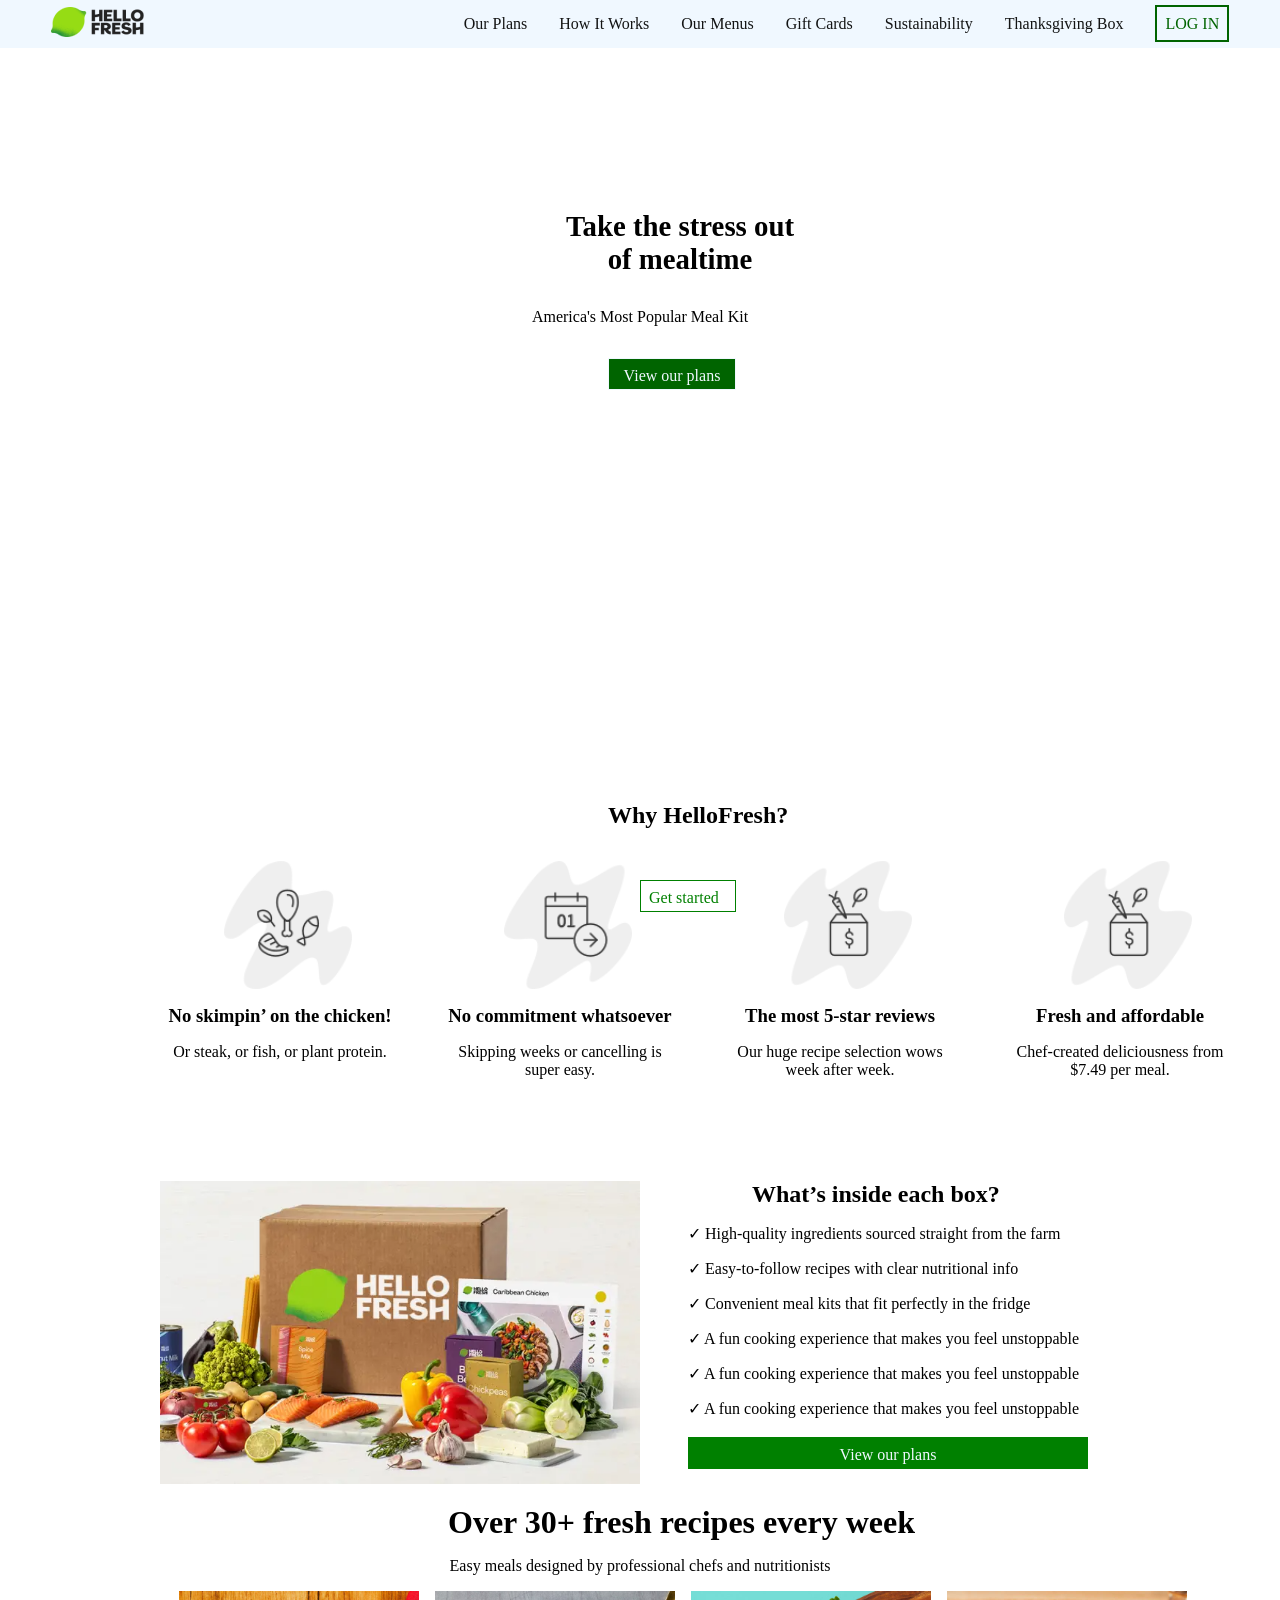
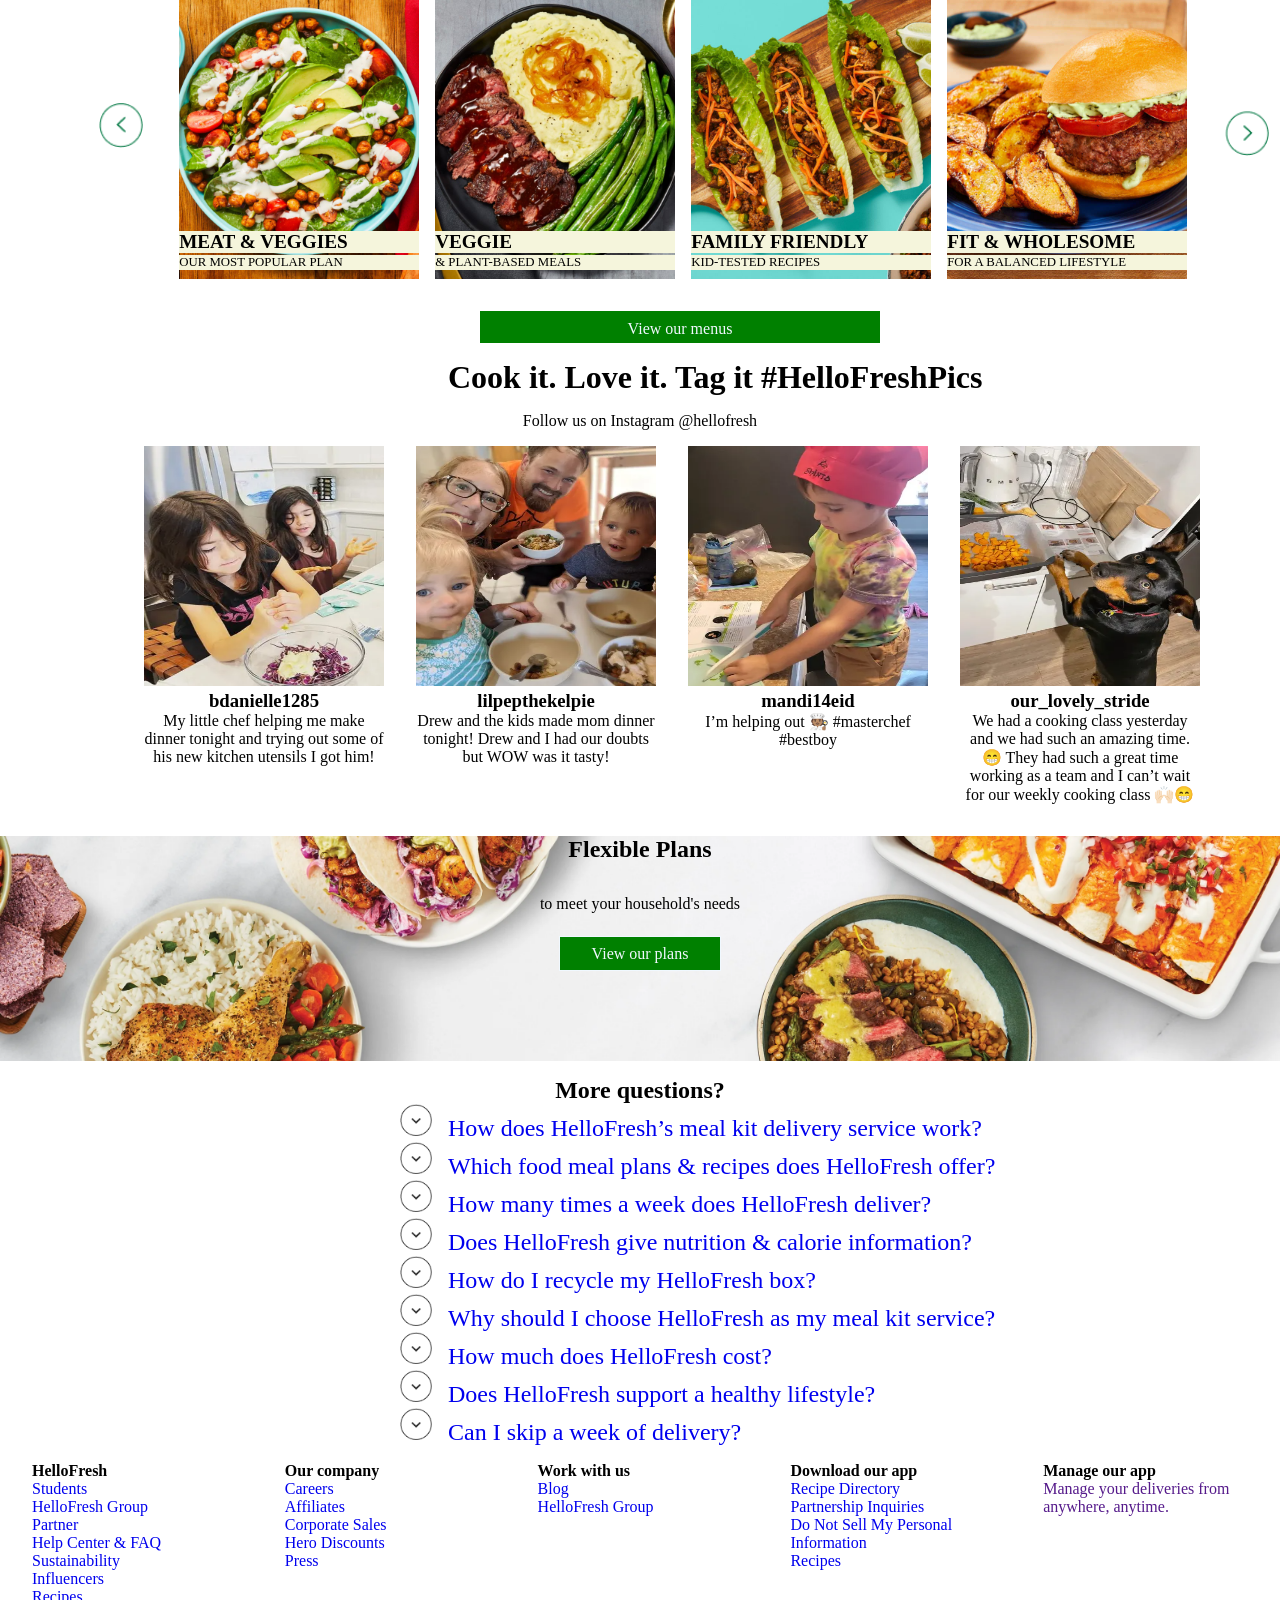
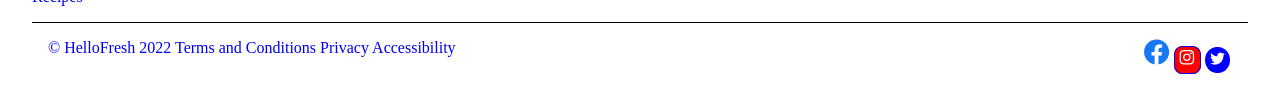
==== hellofresh.html @ 7f39643f "hello fresh" ====
<!DOCTYPE html>
<html lang="en">
<head>
    <meta charset="UTF-8">
    <meta name="viewport" content="width=device-width, initial-scale=1.0">
    <title>Hello Fresh</title>
    <link rel="stylesheet" href="./hellofresh.css">
    <link rel="stylesheet" href="./hellofresh resposive.css">

</head>
<body>
    <div class="navbar">
        <div class="logo"><img src="./images/logo.png" alt="logo"></div>
       <div class="links"> 
         <a href="#">Our Plans</a>
         <a href="#">How It Works</a>
         <a href="#">Our Menus</a>
         <a href="#">Gift Cards</a>
         <a href="#">Sustainability</a>
         <a href="#">Thanksgiving Box</a>
        </div>
        <div class="login"><a href="#">LOG IN</a></div>
        <div class="bars">
            <svg xmlns="http://www.w3.org/2000/svg" width="32" height="32" fill="#000000" viewBox="0 0 256 256"><path d="M224,128a8,8,0,0,1-8,8H40a8,8,0,0,1,0-16H216A8,8,0,0,1,224,128ZM40,72H216a8,8,0,0,0,0-16H40a8,8,0,0,0,0,16ZM216,184H40a8,8,0,0,0,0,16H216a8,8,0,0,0,0-16Z"></path></svg>
          </div>
    </div>
   <div class="page1">
     <h2>Take the stress 
        out of mealtime</h2>
        <p>America's Most Popular Meal Kit</p>
        <a href="#">View our plans</a>
   </div><!-- page1 son -->
    <div class="page2">
        <h2>Why HelloFresh?</h2>
        <div class="why">
         <div class="A">
            <img src="./images/page2-1.png" alt="">
            <h3>No skimpin’ on the chicken!</h3>
            <p>Or steak, or fish, or plant protein.</p>
         </div>
         <div class="A">
            <img src="./images/page2-2.png" alt="">
            <h3>No commitment whatsoever</h3>
            <p>Skipping weeks or cancelling is super easy.</p>
         </div>
         <div class="A">
            <img src="./images/page2-3.png" alt="">
            <h3>The most 5-star reviews</h3>
            <p>Our huge recipe selection wows week after week.</p>
         </div>
         <div class="A">
            <img src="./images/page2-3.png" alt="">
            <h3>Fresh and affordable</h3>
            <p>Chef-created deliciousness from $7.49 per meal.</p>
         </div>
        </div>
       <div><a href="#">Get started</a></div>
     </div> <!--page2 son-->
     <div class="page3">
        <div class="left"><img src="./images/page3.png" alt=""></div>
        <div class="right">
            <h2>What’s inside each box?</h2>
            <p>✓ High-quality ingredients sourced straight from the farm</p>
             <p>✓ Easy-to-follow recipes with clear nutritional info</p>
             <p>✓ Convenient meal kits that fit perfectly in the fridge</p>
             <p>✓ A fun cooking experience that makes you feel unstoppable </p>
             <p>✓ A fun cooking experience that makes you feel unstoppable </p>
             <p>✓ A fun cooking experience that makes you feel unstoppable</p>
             <a href="#">View our plans</a>
        </div>
     </div>
     
     <!--page3 son-->
     <div class="page4">
     <div class="over"><h2>Over 30+ fresh recipes every week</h2>
     <p>Easy meals designed by professional chefs and nutritionists</p>
     </div>
     <div class="page4_img">
        <img  class="ox" src="./images/button.png" alt="">
        <div class="img1">
            <h2>MEAT & VEGGIES</h2>
            <p>OUR MOST POPULAR PLAN</p>
        </div>
        <div class="img2">
            <h2>VEGGIE</h2>
            <p>& PLANT-BASED MEALS</p>
        </div>
        <div class="img3">
            <h2>FAMILY FRIENDLY</h2>
            <p>KID-TESTED RECIPES</p>
        </div>
        <div class="img4">
            <h2>FIT & WHOLESOME</h2>
            <p>FOR A BALANCED LIFESTYLE</p>
        </div>
        <img class="ox2" src="./images/button (1).png" alt="">
      </div>
      <a href="#">View our menus</a>
     </div><!--page4 son-->
   <div class="page5">
      <div class="over">
     <h2 class="Cook">Cook it. Love it. Tag it #HelloFreshPics</h2>
     <p>Follow us on Instagram @hellofresh</p>
      </div>
     <div class="page5img">
      <div class="C">
        <img src="./images/page5-1.png" alt="img">
        <h3>bdanielle1285</h3>
        <p>My little chef helping me make dinner tonight and trying out some of his new kitchen utensils I got him!</p>
      </div>
      <div class="C">
        <img src="./images/page5-2.png" alt="img">
        <h3>lilpepthekelpie</h3>
        <p>Drew and the kids made mom dinner tonight! Drew and I had our doubts but WOW was it tasty!</p>
      </div>
      <div class="C">
        <img src="./images/page5-3.png" alt="img">
        <h3>mandi14eid</h3>
        <p>I’m helping out 🧑🏽‍🍳 #masterchef #bestboy</p>
      </div>
      <div class="C">
        <img src="./images/page5-4.png" alt="img">
        <h3>our_lovely_stride</h3>
        <p>We had a cooking class yesterday and we had such an amazing time. 😁 They had such a great time working as a team and I can’t wait for our weekly cooking class 🙌🏻😁</p>
      </div>
     </div>
   </div><!--page5 son-->
   <div class="page6"> 
    <h2>Flexible Plans</h2>
    <p>to meet your household's needs</p>
    <a href="#">View our plans</a> 
   </div><!--page6 son-->
   <div class="page7">
    <h2>More questions?</h2>
     <div class="more">
      <a href="#"><img src="./images/span.png" alt="ox">How does HelloFresh’s meal kit delivery service work?</a> 
      <a href="#"><img src="./images/span.png" alt="ox">Which food meal plans & recipes does HelloFresh offer?</a> 
      <a href="#"><img src="./images/span.png" alt="ox">How many times a week does HelloFresh deliver?</a>
      <a href="#"><img src="./images/span.png" alt="ox">Does HelloFresh give nutrition & calorie information?</a> 
      <a href="#"><img src="./images/span.png" alt="ox">How do I recycle my HelloFresh box?</a> 
      <a href="#"><img src="./images/span.png" alt="ox">Why should I choose HelloFresh as my meal kit service?</a> 
      <a href="#"><img src="./images/span.png" alt="ox">How much does HelloFresh cost?</a> 
      <a href="#"><img src="./images/span.png" alt="ox">Does HelloFresh support a healthy lifestyle?</a> 
      <a href="#"><img src="./images/span.png" alt="ox">Can I skip a week of delivery?</a> 
    </div>
   </div><!--page7 son-->
   <div class="page8">
     <div class="D">
        <h4>HelloFresh</h4>
        <a href="#">Students</a>
        <a href="#">HelloFresh Group</a>
        <a href="#">Partner</a>
        <a href="#">Help Center & FAQ</a>
        <a href="#">Sustainability</a>
        <a href="#">Influencers</a>
        <a href="#">Recipes</a>
     </div>
     <div class="D">
        <h4>Our company</h4>
        <a href="#">Careers</a>
        <a href="#">Affiliates</a>
        <a href="#">Corporate Sales</a>
        <a href="#">Hero Discounts</a>
        <a href="#">Press</a>

     </div>
     <div class="D">
        <h4>Work with us</h4>
        <a href="#">Blog</a>
        <a href="#">HelloFresh Group</a>
     </div>
     <div class="D">
        <h4>Download our app</h4>
        <a href="#">Recipe Directory</a>
        <a href="#">Partnership Inquiries</a>
        <a href="#">Do Not Sell My Personal</a>
        <a href="#"> Information</a>
        <a href="#">Recipes</a>
     </div>
     <div class="D">
        <h4>Manage our app</h4>
        <a href="">Manage your deliveries from anywhere, anytime.</a>
     </div>
    </div><!--page8 son-->
    <div class="son">
        <div class="finish">
        <a href="#">© HelloFresh 2022</a>
        <a href="#">Terms and Conditions</a>
        <a href="#">Privacy</a>
        <a href="#">Accessibility</a>
        </div>
        <div class="s">
         <a href="#"><img src="./images/fb.png" alt="fb"></a>
         <a href="#" class="insta"><img src="./images/insta.png" alt="insta"></a>
         <a href="#" class="tvit"><img src="./images/tviter.png" alt="twit"></a>
        </div><!-- son -->
    </div>
</body>
</html>
---- hellofresh.css ----
*{margin: 0;
  padding: 0;
  box-sizing: border-box;
  text-decoration: none;
}
html{font-size:calc(2vw+8px);}
@font-face{src: url(./font-family/OpenSans-Regular);
}


.navbar{
    display: flex;
    justify-content: center;
    align-items: center;
    padding: 1%;
    margin-bottom: 2px;
    height: 3rem;
    width: 100vw;
    background-color: aliceblue;
}
.links{
    display: flex;
    gap: 2rem;
    margin-left: 20rem;
}
.links a,.login a{
 color: rgb(19, 20, 20);
 font:1.2rem;

}
.login a{
    color: darkgreen;
    border: 2px solid;
    width: 5rem;
    padding: 0.5em;
    margin-left: 2rem;
   
}
.bars{
    color: rgb(30, 31, 32);
    display: none;
}
.page1{
    background: url("./images/page1.png")no-repeat center;
    background-size:cover;
    height: 80vh;
    display: flex;
    gap: 2rem;
    flex-direction: column;
    text-align: center;
}
.page1 h2{
    width: 15rem;
    font-size: 1.8rem;
    margin: 10rem 0 0 35rem;
}
.page1 a{
    color: aliceblue;
    border: 1px solid;
    padding: 0.5em;
    width: 8rem;
    height: 2rem;
    background-color:darkgreen;
    margin-left: 38rem;
}
/*page1 son*/
.page2 h2{
    margin: 2rem 0 2rem 38rem;
}

.why{display: flex;
margin-left: 10rem;
gap: 2.5rem;
}

.A { width: 15rem ;
    height: 5rem;
    display: flex;
    flex-direction: column;
    gap: 1rem;
}
.A img{
    width: 8rem;
    height: 8rem;
    margin-left: 4rem;
}
.page2 a{
    color: green;
    border: 1px solid green;
    padding: 0.5rem;
    width: 6rem;
    height: 2rem;
    position: absolute;
    top: 55rem;
    left: 40rem;
}
.page2 p,.page2 h3{
    text-align: center;
}
/*page2 son*/
.page3{
    display:flex;
    margin: 15rem 0 0 10rem;
    gap: 2rem;
}
.left img{
    width: 30rem;
}
.right h2{
    margin-left: 5rem;
}
.right p{
    margin: 1rem;
}
.right a,.page4 a{ 
    display: inline-block;
    color: aliceblue;
    text-align: center;
    width: 25rem;
    height: 2rem;
    padding: 0.5rem;
    border: 1px solid green;
    background-color: green;
    margin: 0.2rem 0 0 1rem;
}
/*page3 son*/
.page4{
    display: flex;
    flex-direction: column;
}
.page4 .over{ 
    gap: 1rem;
}
.over h2{
    font-size:2rem ;
    margin:1rem 10rem 1rem 28rem ;
}
.over p{ margin: 1rem;
    font-size: 1rem;
    text-align: center;}

.page4_img{
    margin-left: 5rem;
    display: flex;
    gap: 1rem;
}
.page4_img .ox {
    width: 2.8rem;     
    height: 2.8rem; 
    margin: 7rem 1.2rem;
}
.page4_img .ox2 {
     width: 5.3rem;
     height: 5.3rem;
     margin: 5rem -1.2rem;
}

.img1 h2,.img2 h2,.img3 h2,.img4 h2{
   font-size: 1.2rem ;
   background-color: beige;
   margin: 15rem 0 0.1rem 0;

}
.img1 p,.img2 p,.img3 p,.img4 p{
   font-size: 0.8rem;
   background-color: beige;
}

.img1{
    width: 15rem;
    height: 18rem;
    background-image: url(./images/page4-1.jpg);
    background-position:  no-repeat  center ;
    background-size: cover;

}
.img2{width: 15rem;
    height: 18rem;
    background-image: url(./images/page4-2.jpg);
    background-position:  no-repeat  center ;
    background-size: cover;
   
}
.img3{width: 15rem;
    height: 18rem;
    background-image: url(./images/page4-3.jpg);
    background-position:  no-repeat  center ;
    background-size: cover;
}
.img4{width: 15rem;
    height: 18rem;
    background-image: url(./images/page4-4.jpg);
    background-position:  no-repeat  center ;
    background-size: cover;
}
.page4 a{
    margin-left: 30rem;
    margin-top: 2rem;
   
}
/*page4 son*/
.page5img {
    display: flex;
    gap: 2rem;
    margin-left: 9rem;
    text-align: center;

}
.page5img img{
 width: 15rem;
 height: 15rem;
}
.C p{
    width: 15rem;
}
/*page5 son*/
.page6{
    margin: 1rem 0;
    background: url("./images/page6.png")no-repeat center;
    background-size:cover;
    height: 25vh;
    text-align: center;
    gap: 2rem;
}
.page6 h2{
    margin: 2rem;
}
.page6 p{
    margin-bottom: 2rem;
}
.page6 a{
    color: aliceblue;
    background-color: green;
    padding: 0.5rem 2rem;
    border: 1px solid;
    margin-bottom: -10rem;
}
/*page6 son*/
 .page7 h2{ text-align: center;
 }
 .more{
    display: flex;
    flex-direction: column;
    margin-left: 25rem;
    font-size: 1.5rem;
 }
 .more img{
 width: 2rem;
 height: 2rem;
 margin-right: 1rem;
}
/*page7 son*/
.page8,.son{
   display: flex;
   gap: 3rem;
   margin: 1rem 2rem;
}
.page8 .D{
    width: 15rem;
    display: flex;
    flex-direction: column;
}
/*page8 son*/
.son{
    border-top: 1px solid;
    padding: 1rem;
}

.insta{
    border-radius: 30%;
    border: 1px solid;
    padding: 0.3rem;
    background-color: red;
}
.tvit{
    border-radius: 50%;
    padding: 0.3rem;
    background-color: blue;
}
.s{ 
    margin-left: 40rem;
}
---- hellofresh resposive.css ----
@media (max-width:992px){
    .links{
        margin-left:0.2rem;
        gap: 0.5rem;
    }
    .page1 h2{ margin-left:17rem ;}
    .page1 a{
        margin-left: 20rem;
    
    }
    .page2 h2{
        margin: 2rem 0 2rem 18rem;
    }
    .why{ display: flex;
        flex-wrap: wrap;
        margin-left: -1rem;
        gap: 1rem;
        }
        .A { width: 15rem ;
            height: 20rem;
            margin-left: 5rem;
            display: flex;
            gap: 1rem;
        }
        .A img{
            width: 10rem;
            height: 10rem;
            margin-left: 5rem;
        }
        .page2 a{
            position: absolute;
            top: 80rem;
            left: 20rem;
        }
        /*page2 son*/
        .page3{display:flex;
            margin: 2rem 1rem 0 -4rem;
            gap: 0.1rem;
            }
            .left img{
                width: 20rem;
                height: 20rem;
                margin-left: 5rem;
            }
          .right a{
            margin-left: 1rem;
          }
            /*page3 son*/
            .over h2{
                font-size:2rem ;
                margin:1rem 1rem 1rem 10rem ;
            }    
            .page4_img{
                margin-left: 2rem;
                display: flex;
                gap: 1rem;
            }
            .page4_img .ox {
                margin: 7rem 0.1rem;
            }
            .page4_img .ox2 {
                 margin: 5rem -1rem;
            }
            .img2,.img3,.img4{
                margin-left: 4rem;
            }
            .page4 a{
                margin-left: 8rem;
                margin-top: -5rem;
               
            }
            /*page4 son*/
            .page5img{
               display: flex; 
               flex-wrap: wrap;
               margin-left: 6rem;
            }
            .over{
                margin-left: -2rem;
            }
            /*page5 son*/
            .page8{
                display: flex;
                gap: 1rem;
                margin: 1rem 2rem;
             }
            .more{
                display: flex;
                flex-direction: column;
                margin-left: 10rem;
                font-size: 1.5rem;
             }
             .more a{
                font-size: 1rem;
             }
             .s{ 
                margin-left: 15rem;
                gap: 1rem;
                display: flex;
                flex-direction: row;
            }
            .finish{
                display: flex;
                flex-direction: column;
                gap: 0.1rem;
                margin-left:-1rem;
            }
            .insta,.tvit{
                width: 1.5rem;
                height: 2rem;
            
            }


}
@media (max-width:768px){
    .links{
        margin-left:0.2rem;
        gap: 0.5rem;
    }
    .page1 h2{ margin-left:17rem ;}
    .page1 a{
        margin-left: 20rem;
    
    }
    .page2 h2{
        margin: 2rem 0 2rem 18rem;
    }
    .why{ display: flex;
        flex-wrap: wrap;
        margin-left: -1rem;
        gap: 1rem;
        }
        .A { width: 15rem ;
            height: 20rem;
            margin-left: 5rem;
            display: flex;
            gap: 1rem;
        }
        .A img{
            width: 10rem;
            height: 10rem;
            margin-left: 5rem;
        }
        .page2 a{
            position: absolute;
            top: 80rem;
            left: 20rem;
        }
        /*page2 son*/
        .page3{display:flex;
            margin: 2rem 1rem 0 -4rem;
            gap: 0.1rem;
            }
            .left img{
                width: 20rem;
                height: 20rem;
                margin-left: 5rem;
            }
          .right a{
            margin-left: 1rem;
          }
            /*page3 son*/
            .over h2{
                font-size:2rem ;
                margin:1rem 1rem 1rem 10rem ;
            }    
            .page4_img{
                margin-left: 2rem;
                display: flex;
                flex-wrap: wrap;
                gap: 1rem;
            }
            .page4_img .ox {
                margin: 7rem 0.1rem;
            }
            .page4_img .ox2 {
                 margin: 5rem -1rem;
            }
            .img2,.img3,.img4{
                margin-left: 4rem;
            }
            .page4 a{
                margin-left: 10rem;
                margin-top: 2rem;
               
            }
            /*page4 son*/
            .page5img{
               display: flex; 
               flex-wrap: wrap;
               margin-left: 6rem;
            }
            .over{
                margin-left: -2rem;
            }
            /*page5 son*/
            .page8{
                display: flex;
                gap: 1rem;
                margin: 1rem 2rem;
             }
            .more{
                display: flex;
                flex-direction: column;
                margin-left: 10rem;
                font-size: 1.5rem;
             }
             .more a{
                font-size: 1rem;
             }
             .s{ 
                margin-left: 15rem;
                gap: 1rem;
                display: flex;
                flex-direction: row;
            }
            .finish{
                display: flex;
                flex-direction: column;
                gap: 0.1rem;
                margin-left:-1rem;
            }
            .insta,.tvit{
                width: 1.5rem;
                height: 2rem;
            
            }


}

@media (max-width:500px){
    .links{
        display: none;
    }
    .login{display: none;}
    .bars{
        color: rgb(30, 31, 32);
        display: block;
        margin-left: 20rem;
    }
    .page1{background: url("./images/page1.png")no-repeat center;
        background-size:cover;
        width: 100vw;
        height: 70vw;
    
    }
    .page1 h2{
        margin: 5rem 0 0 9rem;
    }
    .page1 a{
        margin-left: 13rem;
    
    }/*page1 son*/
    .page2 h2{
        margin: 2rem 0 2rem 10rem;
    }
    .why{display:flex;
        flex-wrap: wrap;
        margin-left: 5rem;
        gap: 2rem;
        }
        .A { width: 10rem ;
            height: 20rem;
            display: flex;
            gap: 1rem;
        }
        .A img{
            width: 8rem;
            height: 8rem;
            margin-left: 2rem;
        }
        .page2 a{
            
            position: absolute;
            top: 70rem;
            left: 13rem;
        }
        /*page2 son*/
        .page3{display:flex;
            flex-wrap: wrap;
            margin: 2rem 0 0 2rem;
            gap: 2rem;
            }
            .left img{
                width: 28rem;
            }
            /*page3 son*/
            .over h2{
                font-size:2rem ;
                margin:1rem 2rem 1rem 8rem ;
            }    
            .page4_img{
                margin-left: 2rem;
                display: flex;
                flex-wrap: wrap;
                gap: 1rem;
            }
            .page4_img .ox {
                margin: 7rem 0.1rem;
            }
            .page4_img .ox2 {
                 margin: 5rem -1rem;
            }
            .img2,.img3,.img4{
                margin-left: 4rem;
            }
            .page4 a{
                margin-left: 2rem;
                margin-top: 2rem;
               
            }
            /*page4 son*/
            .page5img{
               display: flex; 
               flex-wrap: wrap;
               margin-left: 6rem;
            }
            .over{
                margin-left: -2rem;
            }
            /*page5 son*/
            .page8{
                display: flex;
                gap: 1rem;
                margin: 1rem 2rem;
             }
            .more{
                display: flex;
                flex-direction: column;
                margin-left: 2rem;
                font-size: 1.5rem;
             }
             .more a{
                font-size: 1rem;
             }
             .s{ 
                margin-left: -1rem;
                gap: 1rem;
                display: flex;
                flex-direction: row;
            }
            .finish{
                display: flex;
                flex-direction: column;
                gap: 0.1rem;
                margin-left: 2rem;
            }
            .insta,.tvit{
                width: 1.5rem;
                height: 2rem;
            
            }

}
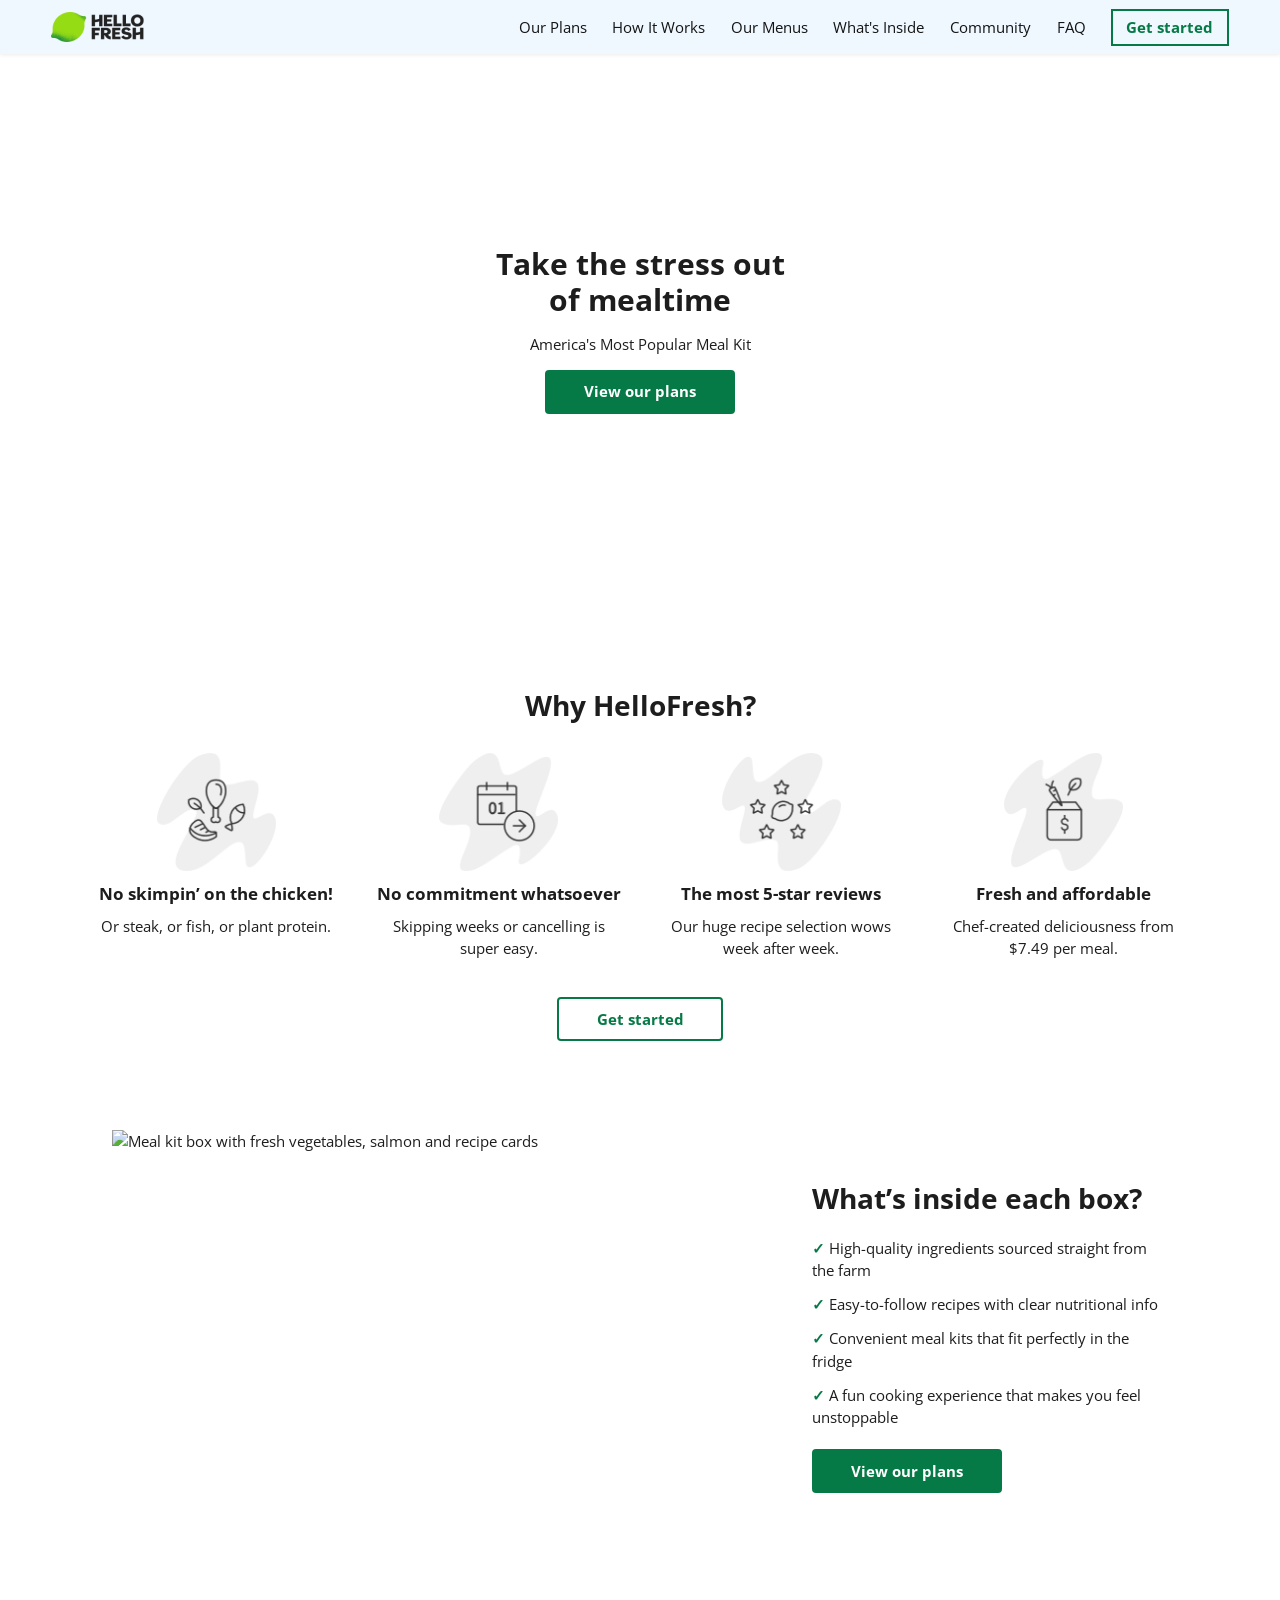
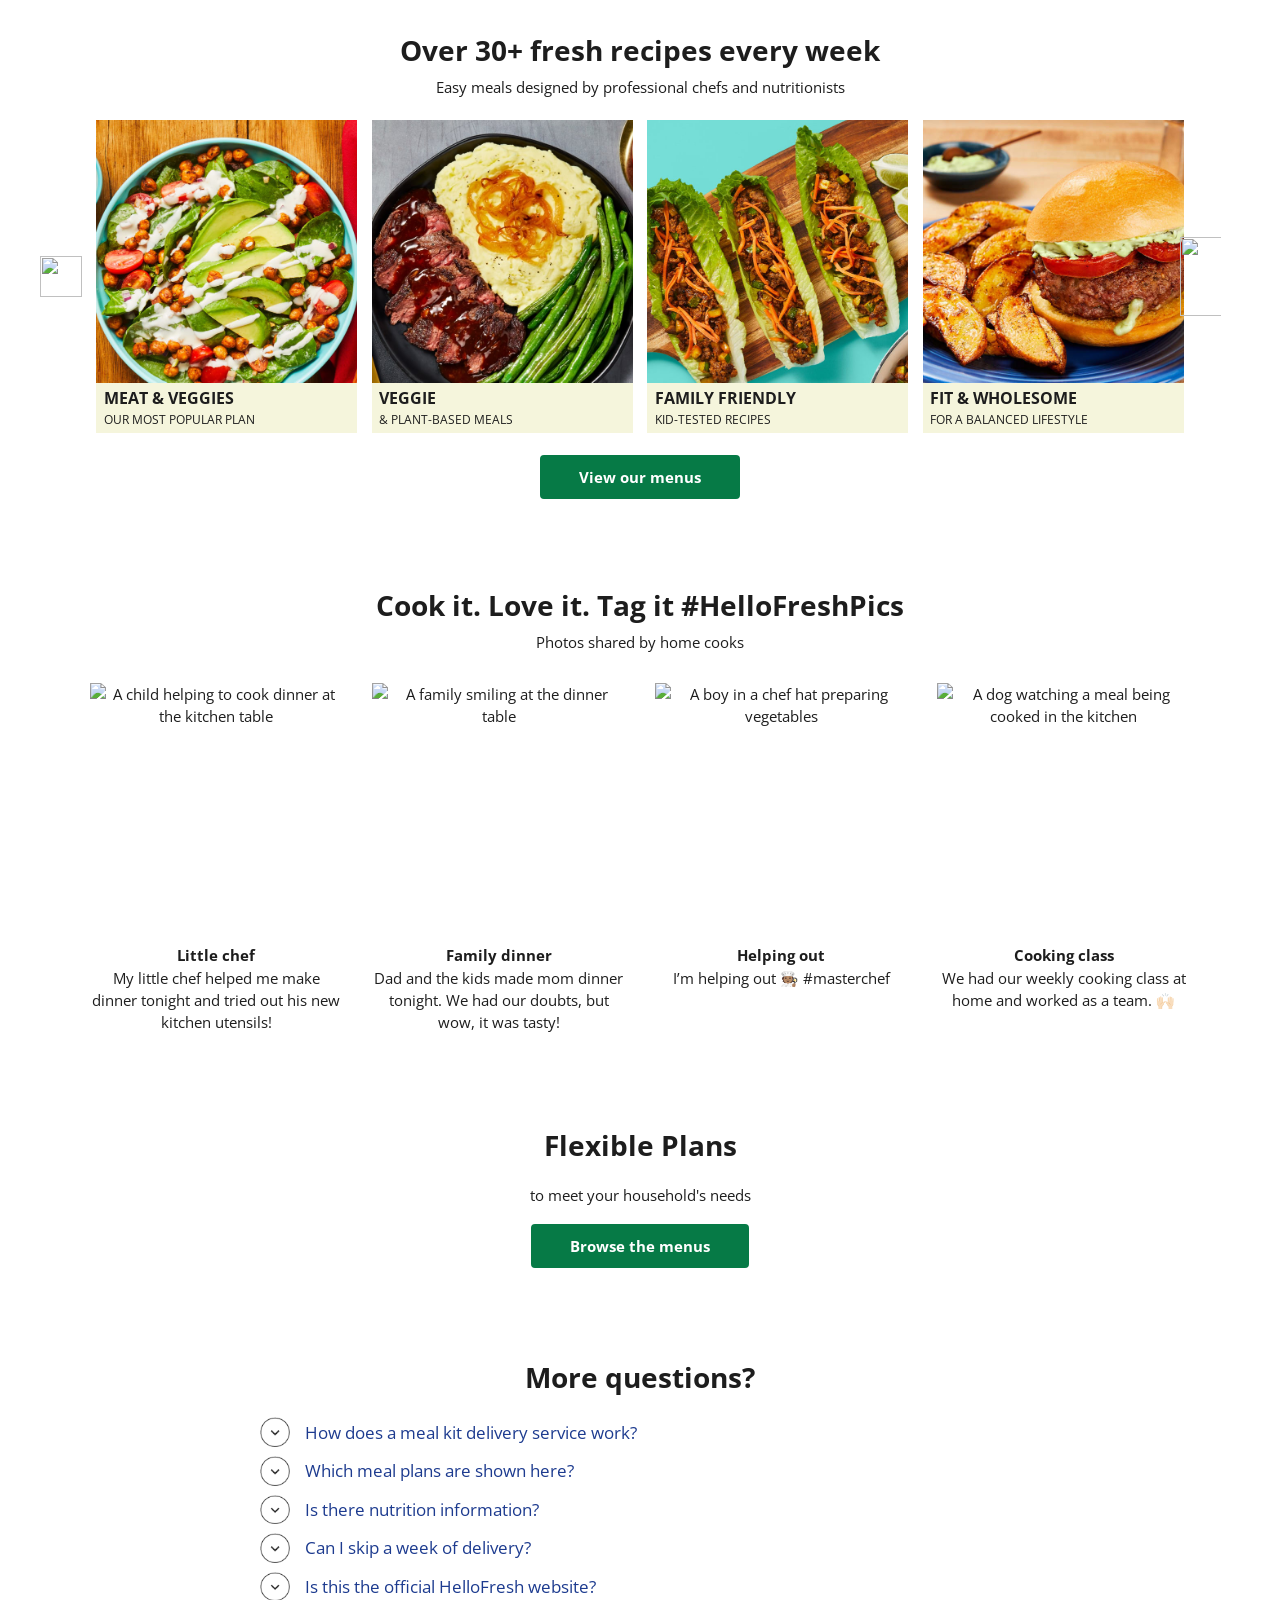
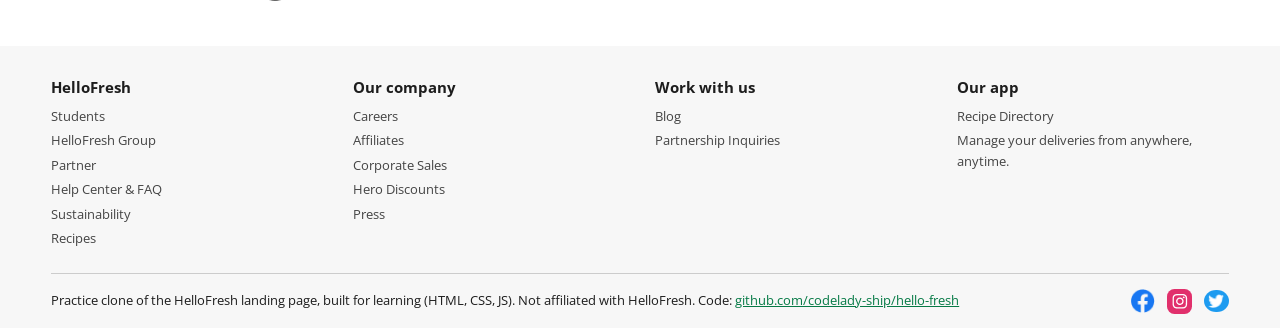
==== commit c69e481a: "Rebuild layout as responsive, fix calc/font-face, add hamburger and carousel JS - valid calc()/clamp" ====
--- a/hellofresh.html
+++ b/hellofresh.html
@@ -3,197 +3,206 @@
 <head>
     <meta charset="UTF-8">
     <meta name="viewport" content="width=device-width, initial-scale=1.0">
-    <title>Hello Fresh</title>
+    <title>HelloFresh Landing Page Clone | HTML &amp; CSS Practice</title>
+    <meta name="description" content="A responsive HTML, CSS and JavaScript practice clone of the HelloFresh meal-kit landing page, built by codelady-ship for learning.">
+    <link rel="canonical" href="https://codelady-ship.github.io/hello-fresh/hellofresh.html">
+    <link rel="icon" href="./favicon.svg" type="image/svg+xml">
+    <meta property="og:type" content="website">
+    <meta property="og:title" content="HelloFresh Landing Page Clone (practice project)">
+    <meta property="og:description" content="Responsive HTML, CSS and JavaScript practice clone of a meal-kit landing page.">
+    <meta property="og:url" content="https://codelady-ship.github.io/hello-fresh/hellofresh.html">
+    <meta property="og:image" content="https://codelady-ship.github.io/hello-fresh/docs/screenshot.png">
+    <meta name="twitter:card" content="summary_large_image">
+    <meta name="twitter:title" content="HelloFresh Landing Page Clone (practice project)">
+    <meta name="twitter:description" content="Responsive HTML, CSS and JavaScript practice clone of a meal-kit landing page.">
+    <meta name="twitter:image" content="https://codelady-ship.github.io/hello-fresh/docs/screenshot.png">
+    <link rel="preload" href="./font-family/static/OpenSans-Regular.ttf" as="font" type="font/ttf" crossorigin>
     <link rel="stylesheet" href="./hellofresh.css">
-    <link rel="stylesheet" href="./hellofresh resposive.css">
-
+    <link rel="stylesheet" href="./responsive.css">
 </head>
 <body>
-    <div class="navbar">
-        <div class="logo"><img src="./images/logo.png" alt="logo"></div>
-       <div class="links"> 
-         <a href="#">Our Plans</a>
-         <a href="#">How It Works</a>
-         <a href="#">Our Menus</a>
-         <a href="#">Gift Cards</a>
-         <a href="#">Sustainability</a>
-         <a href="#">Thanksgiving Box</a>
+    <header class="navbar">
+        <a class="logo" href="#top"><img src="./images/logo.png" alt="HelloFresh logo" width="93" height="30"></a>
+        <button class="bars" type="button" aria-label="Open menu" aria-expanded="false" aria-controls="main-nav">
+            <svg xmlns="http://www.w3.org/2000/svg" width="32" height="32" fill="currentColor" viewBox="0 0 256 256" aria-hidden="true"><path d="M224,128a8,8,0,0,1-8,8H40a8,8,0,0,1,0-16H216A8,8,0,0,1,224,128ZM40,72H216a8,8,0,0,0,0-16H40a8,8,0,0,0,0,16ZM216,184H40a8,8,0,0,0,0,16H216a8,8,0,0,0,0-16Z"></path></svg>
+        </button>
+        <nav class="links" id="main-nav" aria-label="Main">
+            <a href="#plans">Our Plans</a>
+            <a href="#why">How It Works</a>
+            <a href="#menus">Our Menus</a>
+            <a href="#inside">What's Inside</a>
+            <a href="#community">Community</a>
+            <a href="#faq">FAQ</a>
+            <a class="login" href="#plans">Get started</a>
+        </nav>
+    </header>
+
+    <main id="top">
+        <section class="page1" aria-labelledby="hero-title">
+            <div class="hero-text">
+                <h1 id="hero-title">Take the stress out of mealtime</h1>
+                <p>America's Most Popular Meal Kit</p>
+                <a class="btn" href="#plans">View our plans</a>
+            </div>
+        </section>
+
+        <section class="page2" id="why" aria-labelledby="why-title">
+            <h2 id="why-title">Why HelloFresh?</h2>
+            <div class="why">
+                <div class="A">
+                    <img src="./images/page2-1.png" alt="Chicken, fish and steak icon" width="120" height="120">
+                    <h3>No skimpin’ on the chicken!</h3>
+                    <p>Or steak, or fish, or plant protein.</p>
+                </div>
+                <div class="A">
+                    <img src="./images/page2-2.png" alt="Calendar icon" width="120" height="120">
+                    <h3>No commitment whatsoever</h3>
+                    <p>Skipping weeks or cancelling is super easy.</p>
+                </div>
+                <div class="A">
+                    <img src="./images/page2-4.png" alt="Five stars icon" width="120" height="120">
+                    <h3>The most 5-star reviews</h3>
+                    <p>Our huge recipe selection wows week after week.</p>
+                </div>
+                <div class="A">
+                    <img src="./images/page2-3.png" alt="Grocery bag with price icon" width="120" height="120">
+                    <h3>Fresh and affordable</h3>
+                    <p>Chef-created deliciousness from $7.49 per meal.</p>
+                </div>
+            </div>
+            <a class="btn btn-outline" href="#plans">Get started</a>
+        </section>
+
+        <section class="page3" id="inside" aria-labelledby="inside-title">
+            <div class="left"><img src="./images/page3.webp" alt="Meal kit box with fresh vegetables, salmon and recipe cards" width="655" height="414" loading="lazy"></div>
+            <div class="right">
+                <h2 id="inside-title">What’s inside each box?</h2>
+                <ul>
+                    <li>High-quality ingredients sourced straight from the farm</li>
+                    <li>Easy-to-follow recipes with clear nutritional info</li>
+                    <li>Convenient meal kits that fit perfectly in the fridge</li>
+                    <li>A fun cooking experience that makes you feel unstoppable</li>
+                </ul>
+                <a class="btn" href="#plans">View our plans</a>
+            </div>
+        </section>
+
+        <section class="page4" id="menus" aria-labelledby="menus-title">
+            <div class="over">
+                <h2 id="menus-title">Over 30+ fresh recipes every week</h2>
+                <p>Easy meals designed by professional chefs and nutritionists</p>
+            </div>
+            <div class="carousel">
+                <button class="arrow prev" type="button" aria-label="Previous recipes"><img src="./images/arrow-prev.png" alt="" width="45" height="45"></button>
+                <div class="page4_img" id="recipe-track">
+                    <article class="card img1">
+                        <h3>MEAT &amp; VEGGIES</h3>
+                        <p>OUR MOST POPULAR PLAN</p>
+                    </article>
+                    <article class="card img2">
+                        <h3>VEGGIE</h3>
+                        <p>&amp; PLANT-BASED MEALS</p>
+                    </article>
+                    <article class="card img3">
+                        <h3>FAMILY FRIENDLY</h3>
+                        <p>KID-TESTED RECIPES</p>
+                    </article>
+                    <article class="card img4">
+                        <h3>FIT &amp; WHOLESOME</h3>
+                        <p>FOR A BALANCED LIFESTYLE</p>
+                    </article>
+                </div>
+                <button class="arrow next" type="button" aria-label="Next recipes"><img src="./images/arrow-next.png" alt="" width="45" height="45"></button>
+            </div>
+            <a class="btn" href="#plans">View our menus</a>
+        </section>
+
+        <section class="page5" id="community" aria-labelledby="community-title">
+            <div class="over">
+                <h2 id="community-title">Cook it. Love it. Tag it #HelloFreshPics</h2>
+                <p>Photos shared by home cooks</p>
+            </div>
+            <div class="page5img">
+                <figure class="C">
+                    <img src="./images/page5-1.webp" alt="A child helping to cook dinner at the kitchen table" width="375" height="469" loading="lazy">
+                    <figcaption><strong>Little chef</strong>My little chef helped me make dinner tonight and tried out his new kitchen utensils!</figcaption>
+                </figure>
+                <figure class="C">
+                    <img src="./images/page5-2.webp" alt="A family smiling at the dinner table" width="375" height="469" loading="lazy">
+                    <figcaption><strong>Family dinner</strong>Dad and the kids made mom dinner tonight. We had our doubts, but wow, it was tasty!</figcaption>
+                </figure>
+                <figure class="C">
+                    <img src="./images/page5-3.webp" alt="A boy in a chef hat preparing vegetables" width="375" height="469" loading="lazy">
+                    <figcaption><strong>Helping out</strong>I’m helping out 🧑🏽‍🍳 #masterchef</figcaption>
+                </figure>
+                <figure class="C">
+                    <img src="./images/page5-4.webp" alt="A dog watching a meal being cooked in the kitchen" width="375" height="469" loading="lazy">
+                    <figcaption><strong>Cooking class</strong>We had our weekly cooking class at home and worked as a team. 🙌🏻</figcaption>
+                </figure>
+            </div>
+        </section>
+
+        <section class="page6" id="plans" aria-labelledby="plans-title">
+            <h2 id="plans-title">Flexible Plans</h2>
+            <p>to meet your household's needs</p>
+            <a class="btn" href="#menus">Browse the menus</a>
+        </section>
+
+        <section class="page7" id="faq" aria-labelledby="faq-title">
+            <h2 id="faq-title">More questions?</h2>
+            <div class="more">
+                <details>
+                    <summary><img src="./images/span.png" alt="" width="32" height="32">How does a meal kit delivery service work?</summary>
+                    <p>You choose a plan and your recipes from the weekly menu. A box with pre-portioned ingredients and step-by-step recipe cards is delivered to your door.</p>
+                </details>
+                <details>
+                    <summary><img src="./images/span.png" alt="" width="32" height="32">Which meal plans are shown here?</summary>
+                    <p>This page shows four example plans: Meat &amp; Veggies, Veggie, Family Friendly and Fit &amp; Wholesome.</p>
+                </details>
+                <details>
+                    <summary><img src="./images/span.png" alt="" width="32" height="32">Is there nutrition information?</summary>
+                    <p>Yes. Each recipe card in a meal kit lists its nutritional information.</p>
+                </details>
+                <details>
+                    <summary><img src="./images/span.png" alt="" width="32" height="32">Can I skip a week of delivery?</summary>
+                    <p>Yes. As the page says above, skipping weeks or cancelling is meant to be easy.</p>
+                </details>
+                <details>
+                    <summary><img src="./images/span.png" alt="" width="32" height="32">Is this the official HelloFresh website?</summary>
+                    <p>No. This is a practice clone built to learn HTML, CSS and JavaScript. For real plans, prices and delivery areas, visit the official HelloFresh website.</p>
+                </details>
+            </div>
+        </section>
+    </main>
+
+    <footer>
+        <div class="page8">
+            <div class="D">
+                <h3>HelloFresh</h3>
+                <ul><li>Students</li><li>HelloFresh Group</li><li>Partner</li><li>Help Center &amp; FAQ</li><li>Sustainability</li><li>Recipes</li></ul>
+            </div>
+            <div class="D">
+                <h3>Our company</h3>
+                <ul><li>Careers</li><li>Affiliates</li><li>Corporate Sales</li><li>Hero Discounts</li><li>Press</li></ul>
+            </div>
+            <div class="D">
+                <h3>Work with us</h3>
+                <ul><li>Blog</li><li>Partnership Inquiries</li></ul>
+            </div>
+            <div class="D">
+                <h3>Our app</h3>
+                <ul><li>Recipe Directory</li><li>Manage your deliveries from anywhere, anytime.</li></ul>
+            </div>
         </div>
-        <div class="login"><a href="#">LOG IN</a></div>
-        <div class="bars">
-            <svg xmlns="http://www.w3.org/2000/svg" width="32" height="32" fill="#000000" viewBox="0 0 256 256"><path d="M224,128a8,8,0,0,1-8,8H40a8,8,0,0,1,0-16H216A8,8,0,0,1,224,128ZM40,72H216a8,8,0,0,0,0-16H40a8,8,0,0,0,0,16ZM216,184H40a8,8,0,0,0,0,16H216a8,8,0,0,0,0-16Z"></path></svg>
-          </div>
-    </div>
-   <div class="page1">
-     <h2>Take the stress 
-        out of mealtime</h2>
-        <p>America's Most Popular Meal Kit</p>
-        <a href="#">View our plans</a>
-   </div><!-- page1 son -->
-    <div class="page2">
-        <h2>Why HelloFresh?</h2>
-        <div class="why">
-         <div class="A">
-            <img src="./images/page2-1.png" alt="">
-            <h3>No skimpin’ on the chicken!</h3>
-            <p>Or steak, or fish, or plant protein.</p>
-         </div>
-         <div class="A">
-            <img src="./images/page2-2.png" alt="">
-            <h3>No commitment whatsoever</h3>
-            <p>Skipping weeks or cancelling is super easy.</p>
-         </div>
-         <div class="A">
-            <img src="./images/page2-3.png" alt="">
-            <h3>The most 5-star reviews</h3>
-            <p>Our huge recipe selection wows week after week.</p>
-         </div>
-         <div class="A">
-            <img src="./images/page2-3.png" alt="">
-            <h3>Fresh and affordable</h3>
-            <p>Chef-created deliciousness from $7.49 per meal.</p>
-         </div>
+        <div class="son">
+            <p class="finish">Practice clone of the HelloFresh landing page, built for learning (HTML, CSS, JS). Not affiliated with HelloFresh. Code: <a href="https://github.com/codelady-ship/hello-fresh">github.com/codelady-ship/hello-fresh</a></p>
+            <div class="s" aria-hidden="true">
+                <img src="./images/fb.png" alt="" width="24" height="24">
+                <span class="insta"><img src="./images/insta.png" alt="" width="16" height="16"></span>
+                <span class="tvit"><img src="./images/tviter.png" alt="" width="16" height="16"></span>
+            </div>
         </div>
-       <div><a href="#">Get started</a></div>
-     </div> <!--page2 son-->
-     <div class="page3">
-        <div class="left"><img src="./images/page3.png" alt=""></div>
-        <div class="right">
-            <h2>What’s inside each box?</h2>
-            <p>✓ High-quality ingredients sourced straight from the farm</p>
-             <p>✓ Easy-to-follow recipes with clear nutritional info</p>
-             <p>✓ Convenient meal kits that fit perfectly in the fridge</p>
-             <p>✓ A fun cooking experience that makes you feel unstoppable </p>
-             <p>✓ A fun cooking experience that makes you feel unstoppable </p>
-             <p>✓ A fun cooking experience that makes you feel unstoppable</p>
-             <a href="#">View our plans</a>
-        </div>
-     </div>
-     
-     <!--page3 son-->
-     <div class="page4">
-     <div class="over"><h2>Over 30+ fresh recipes every week</h2>
-     <p>Easy meals designed by professional chefs and nutritionists</p>
-     </div>
-     <div class="page4_img">
-        <img  class="ox" src="./images/button.png" alt="">
-        <div class="img1">
-            <h2>MEAT & VEGGIES</h2>
-            <p>OUR MOST POPULAR PLAN</p>
-        </div>
-        <div class="img2">
-            <h2>VEGGIE</h2>
-            <p>& PLANT-BASED MEALS</p>
-        </div>
-        <div class="img3">
-            <h2>FAMILY FRIENDLY</h2>
-            <p>KID-TESTED RECIPES</p>
-        </div>
-        <div class="img4">
-            <h2>FIT & WHOLESOME</h2>
-            <p>FOR A BALANCED LIFESTYLE</p>
-        </div>
-        <img class="ox2" src="./images/button (1).png" alt="">
-      </div>
-      <a href="#">View our menus</a>
-     </div><!--page4 son-->
-   <div class="page5">
-      <div class="over">
-     <h2 class="Cook">Cook it. Love it. Tag it #HelloFreshPics</h2>
-     <p>Follow us on Instagram @hellofresh</p>
-      </div>
-     <div class="page5img">
-      <div class="C">
-        <img src="./images/page5-1.png" alt="img">
-        <h3>bdanielle1285</h3>
-        <p>My little chef helping me make dinner tonight and trying out some of his new kitchen utensils I got him!</p>
-      </div>
-      <div class="C">
-        <img src="./images/page5-2.png" alt="img">
-        <h3>lilpepthekelpie</h3>
-        <p>Drew and the kids made mom dinner tonight! Drew and I had our doubts but WOW was it tasty!</p>
-      </div>
-      <div class="C">
-        <img src="./images/page5-3.png" alt="img">
-        <h3>mandi14eid</h3>
-        <p>I’m helping out 🧑🏽‍🍳 #masterchef #bestboy</p>
-      </div>
-      <div class="C">
-        <img src="./images/page5-4.png" alt="img">
-        <h3>our_lovely_stride</h3>
-        <p>We had a cooking class yesterday and we had such an amazing time. 😁 They had such a great time working as a team and I can’t wait for our weekly cooking class 🙌🏻😁</p>
-      </div>
-     </div>
-   </div><!--page5 son-->
-   <div class="page6"> 
-    <h2>Flexible Plans</h2>
-    <p>to meet your household's needs</p>
-    <a href="#">View our plans</a> 
-   </div><!--page6 son-->
-   <div class="page7">
-    <h2>More questions?</h2>
-     <div class="more">
-      <a href="#"><img src="./images/span.png" alt="ox">How does HelloFresh’s meal kit delivery service work?</a> 
-      <a href="#"><img src="./images/span.png" alt="ox">Which food meal plans & recipes does HelloFresh offer?</a> 
-      <a href="#"><img src="./images/span.png" alt="ox">How many times a week does HelloFresh deliver?</a>
-      <a href="#"><img src="./images/span.png" alt="ox">Does HelloFresh give nutrition & calorie information?</a> 
-      <a href="#"><img src="./images/span.png" alt="ox">How do I recycle my HelloFresh box?</a> 
-      <a href="#"><img src="./images/span.png" alt="ox">Why should I choose HelloFresh as my meal kit service?</a> 
-      <a href="#"><img src="./images/span.png" alt="ox">How much does HelloFresh cost?</a> 
-      <a href="#"><img src="./images/span.png" alt="ox">Does HelloFresh support a healthy lifestyle?</a> 
-      <a href="#"><img src="./images/span.png" alt="ox">Can I skip a week of delivery?</a> 
-    </div>
-   </div><!--page7 son-->
-   <div class="page8">
-     <div class="D">
-        <h4>HelloFresh</h4>
-        <a href="#">Students</a>
-        <a href="#">HelloFresh Group</a>
-        <a href="#">Partner</a>
-        <a href="#">Help Center & FAQ</a>
-        <a href="#">Sustainability</a>
-        <a href="#">Influencers</a>
-        <a href="#">Recipes</a>
-     </div>
-     <div class="D">
-        <h4>Our company</h4>
-        <a href="#">Careers</a>
-        <a href="#">Affiliates</a>
-        <a href="#">Corporate Sales</a>
-        <a href="#">Hero Discounts</a>
-        <a href="#">Press</a>
-
-     </div>
-     <div class="D">
-        <h4>Work with us</h4>
-        <a href="#">Blog</a>
-        <a href="#">HelloFresh Group</a>
-     </div>
-     <div class="D">
-        <h4>Download our app</h4>
-        <a href="#">Recipe Directory</a>
-        <a href="#">Partnership Inquiries</a>
-        <a href="#">Do Not Sell My Personal</a>
-        <a href="#"> Information</a>
-        <a href="#">Recipes</a>
-     </div>
-     <div class="D">
-        <h4>Manage our app</h4>
-        <a href="">Manage your deliveries from anywhere, anytime.</a>
-     </div>
-    </div><!--page8 son-->
-    <div class="son">
-        <div class="finish">
-        <a href="#">© HelloFresh 2022</a>
-        <a href="#">Terms and Conditions</a>
-        <a href="#">Privacy</a>
-        <a href="#">Accessibility</a>
-        </div>
-        <div class="s">
-         <a href="#"><img src="./images/fb.png" alt="fb"></a>
-         <a href="#" class="insta"><img src="./images/insta.png" alt="insta"></a>
-         <a href="#" class="tvit"><img src="./images/tviter.png" alt="twit"></a>
-        </div><!-- son -->
-    </div>
+    </footer>
+    <script src="./hellofresh.js"></script>
 </body>
-</html>+</html>
--- a/hellofresh.css
+++ b/hellofresh.css
@@ -1,327 +1,251 @@
-*{margin: 0;
-  padding: 0;
-  box-sizing: border-box;
-  text-decoration: none;
-}
-html{font-size:calc(2vw+8px);}
-@font-face{src: url(./font-family/OpenSans-Regular);
-}
-
-
-.navbar{
+@font-face {
+    font-family: "Open Sans";
+    src: url("./font-family/static/OpenSans-Regular.ttf") format("truetype");
+    font-weight: 400;
+    font-style: normal;
+    font-display: swap;
+}
+@font-face {
+    font-family: "Open Sans";
+    src: url("./font-family/static/OpenSans-Bold.ttf") format("truetype");
+    font-weight: 700;
+    font-style: normal;
+    font-display: swap;
+}
+
+* {
+    margin: 0;
+    padding: 0;
+    box-sizing: border-box;
+    text-decoration: none;
+}
+/* Fluid root size: grows a little with the viewport but stays readable (14px to 18px). */
+html {
+    font-size: clamp(14px, calc(0.3vw + 11px), 18px);
+    scroll-behavior: smooth;
+    scroll-padding-top: 4.5rem;
+}
+body {
+    font-family: "Open Sans", Arial, sans-serif;
+    color: #1d1d1d;
+    background: #fff;
+    line-height: 1.5;
+    overflow-x: hidden;
+}
+img { max-width: 100%; height: auto; display: block; }
+ul { list-style: none; }
+h2 { font-size: 1.9rem; line-height: 1.25; }
+section { padding: 3rem 1.5rem; }
+
+.btn {
+    display: inline-block;
+    color: #fff;
+    background-color: #067a46;
+    border: 2px solid #067a46;
+    padding: 0.6rem 2.5rem;
+    font-weight: 700;
+    border-radius: 4px;
+    transition: background-color 0.2s, color 0.2s;
+}
+.btn:hover, .btn:focus-visible { background-color: #04603a; border-color: #04603a; }
+.btn-outline { color: #067a46; background: transparent; }
+.btn-outline:hover, .btn-outline:focus-visible { color: #fff; }
+
+/* navbar */
+.navbar {
+    position: sticky;
+    top: 0;
+    z-index: 10;
+    display: flex;
+    justify-content: space-between;
+    align-items: center;
+    gap: 1rem;
+    padding: 0.6rem clamp(1rem, 4vw, 4rem);
+    background-color: aliceblue;
+    box-shadow: 0 1px 4px rgba(0, 0, 0, 0.08);
+}
+.logo img { width: 93px; }
+.links {
+    display: flex;
+    align-items: center;
+    gap: clamp(0.8rem, 2vw, 2rem);
+}
+.links a { color: #131414; }
+.links a:hover { color: #067a46; }
+.links .login {
+    color: #067a46;
+    border: 2px solid;
+    padding: 0.35em 0.9em;
+    font-weight: 700;
+}
+.bars {
+    display: none;
+    background: none;
+    border: 0;
+    color: #1e1f20;
+    cursor: pointer;
+}
+
+/* page1 hero */
+.page1 {
+    background: url("./images/page1.webp") no-repeat center / cover;
+    min-height: min(80vh, 46vw);
     display: flex;
     justify-content: center;
-    align-items: center;
-    padding: 1%;
-    margin-bottom: 2px;
-    height: 3rem;
-    width: 100vw;
-    background-color: aliceblue;
-}
-.links{
-    display: flex;
-    gap: 2rem;
-    margin-left: 20rem;
-}
-.links a,.login a{
- color: rgb(19, 20, 20);
- font:1.2rem;
-
-}
-.login a{
-    color: darkgreen;
-    border: 2px solid;
-    width: 5rem;
-    padding: 0.5em;
-    margin-left: 2rem;
-   
-}
-.bars{
-    color: rgb(30, 31, 32);
-    display: none;
-}
-.page1{
-    background: url("./images/page1.png")no-repeat center;
-    background-size:cover;
-    height: 80vh;
-    display: flex;
-    gap: 2rem;
+    padding-top: clamp(7rem, 15vw, 15rem);
+    text-align: center;
+}
+.hero-text {
+    display: flex;
     flex-direction: column;
+    align-items: center;
+    gap: 1rem;
+    max-width: 22rem;
+}
+.page1 h1 { font-size: 2rem; line-height: 1.2; }
+
+/* page2 */
+.page2 { text-align: center; }
+.page2 h2 { margin-bottom: 2rem; }
+.why {
+    display: grid;
+    grid-template-columns: repeat(4, minmax(0, 1fr));
+    gap: 2rem;
+    max-width: 1100px;
+    margin: 0 auto 2.5rem;
+}
+.A { display: flex; flex-direction: column; align-items: center; gap: 0.6rem; }
+.A img { width: 8rem; height: 8rem; }
+
+/* page3 */
+.page3 {
+    display: flex;
+    align-items: center;
+    justify-content: center;
+    gap: 3rem;
+    max-width: 1100px;
+    margin: 0 auto;
+}
+.left { flex: 1 1 0; }
+.right { flex: 1 1 0; display: flex; flex-direction: column; gap: 1rem; }
+.right li { padding: 0.4rem 0; }
+.right li::before { content: "✓ "; color: #067a46; font-weight: 700; }
+.right .btn { align-self: flex-start; }
+
+/* page4 recipes */
+.page4 { display: flex; flex-direction: column; align-items: center; text-align: center; gap: 1.5rem; }
+.over p { margin-top: 0.5rem; }
+.carousel {
+    display: flex;
+    align-items: center;
+    gap: 1rem;
+    width: 100%;
+    max-width: 1200px;
+}
+.arrow {
+    flex: 0 0 auto;
+    background: none;
+    border: 0;
+    cursor: pointer;
+    border-radius: 50%;
+}
+.arrow img { width: 2.8rem; height: 2.8rem; }
+.page4_img {
+    flex: 1;
+    display: grid;
+    grid-auto-flow: column;
+    grid-auto-columns: calc((100% - 3rem) / 4);
+    gap: 1rem;
+    overflow-x: auto;
+    scroll-snap-type: x mandatory;
+    scroll-behavior: smooth;
+    scrollbar-width: none;
+}
+.page4_img::-webkit-scrollbar { display: none; }
+.card {
+    aspect-ratio: 5 / 6;
+    display: flex;
+    flex-direction: column;
+    justify-content: flex-end;
+    text-align: left;
+    background: no-repeat center / cover;
+    scroll-snap-align: start;
+}
+.card h3 { font-size: 1.1rem; background-color: beige; padding: 0.2rem 0.5rem 0; }
+.card p { font-size: 0.8rem; background-color: beige; padding: 0 0.5rem 0.3rem; }
+.img1 { background-image: url("./images/page4-1.jpg"); }
+.img2 { background-image: url("./images/page4-2.jpg"); }
+.img3 { background-image: url("./images/page4-3.jpg"); }
+.img4 { background-image: url("./images/page4-4.jpg"); }
+
+/* page5 community */
+.page5 { text-align: center; }
+.page5img {
+    display: grid;
+    grid-template-columns: repeat(4, minmax(0, 1fr));
+    gap: 2rem;
+    max-width: 1100px;
+    margin: 2rem auto 0;
+}
+.C img { width: 100%; aspect-ratio: 1; object-fit: cover; margin-bottom: 0.6rem; }
+.C strong { display: block; }
+
+/* page6 plans */
+.page6 {
+    background: url("./images/page6.webp") no-repeat center / cover;
+    min-height: 16rem;
+    display: flex;
+    flex-direction: column;
+    align-items: center;
+    justify-content: center;
+    gap: 1rem;
     text-align: center;
 }
-.page1 h2{
-    width: 15rem;
-    font-size: 1.8rem;
-    margin: 10rem 0 0 35rem;
-}
-.page1 a{
-    color: aliceblue;
-    border: 1px solid;
-    padding: 0.5em;
-    width: 8rem;
-    height: 2rem;
-    background-color:darkgreen;
-    margin-left: 38rem;
-}
-/*page1 son*/
-.page2 h2{
-    margin: 2rem 0 2rem 38rem;
-}
-
-.why{display: flex;
-margin-left: 10rem;
-gap: 2.5rem;
-}
-
-.A { width: 15rem ;
-    height: 5rem;
-    display: flex;
-    flex-direction: column;
-    gap: 1rem;
-}
-.A img{
-    width: 8rem;
-    height: 8rem;
-    margin-left: 4rem;
-}
-.page2 a{
-    color: green;
-    border: 1px solid green;
-    padding: 0.5rem;
-    width: 6rem;
-    height: 2rem;
-    position: absolute;
-    top: 55rem;
-    left: 40rem;
-}
-.page2 p,.page2 h3{
-    text-align: center;
-}
-/*page2 son*/
-.page3{
-    display:flex;
-    margin: 15rem 0 0 10rem;
-    gap: 2rem;
-}
-.left img{
-    width: 30rem;
-}
-.right h2{
-    margin-left: 5rem;
-}
-.right p{
-    margin: 1rem;
-}
-.right a,.page4 a{ 
-    display: inline-block;
-    color: aliceblue;
-    text-align: center;
-    width: 25rem;
-    height: 2rem;
-    padding: 0.5rem;
-    border: 1px solid green;
-    background-color: green;
-    margin: 0.2rem 0 0 1rem;
-}
-/*page3 son*/
-.page4{
-    display: flex;
-    flex-direction: column;
-}
-.page4 .over{ 
-    gap: 1rem;
-}
-.over h2{
-    font-size:2rem ;
-    margin:1rem 10rem 1rem 28rem ;
-}
-.over p{ margin: 1rem;
-    font-size: 1rem;
-    text-align: center;}
-
-.page4_img{
-    margin-left: 5rem;
-    display: flex;
-    gap: 1rem;
-}
-.page4_img .ox {
-    width: 2.8rem;     
-    height: 2.8rem; 
-    margin: 7rem 1.2rem;
-}
-.page4_img .ox2 {
-     width: 5.3rem;
-     height: 5.3rem;
-     margin: 5rem -1.2rem;
-}
-
-.img1 h2,.img2 h2,.img3 h2,.img4 h2{
-   font-size: 1.2rem ;
-   background-color: beige;
-   margin: 15rem 0 0.1rem 0;
-
-}
-.img1 p,.img2 p,.img3 p,.img4 p{
-   font-size: 0.8rem;
-   background-color: beige;
-}
-
-.img1{
-    width: 15rem;
-    height: 18rem;
-    background-image: url(./images/page4-1.jpg);
-    background-position:  no-repeat  center ;
-    background-size: cover;
-
-}
-.img2{width: 15rem;
-    height: 18rem;
-    background-image: url(./images/page4-2.jpg);
-    background-position:  no-repeat  center ;
-    background-size: cover;
-   
-}
-.img3{width: 15rem;
-    height: 18rem;
-    background-image: url(./images/page4-3.jpg);
-    background-position:  no-repeat  center ;
-    background-size: cover;
-}
-.img4{width: 15rem;
-    height: 18rem;
-    background-image: url(./images/page4-4.jpg);
-    background-position:  no-repeat  center ;
-    background-size: cover;
-}
-.page4 a{
-    margin-left: 30rem;
-    margin-top: 2rem;
-   
-}
-/*page4 son*/
-.page5img {
-    display: flex;
-    gap: 2rem;
-    margin-left: 9rem;
-    text-align: center;
-
-}
-.page5img img{
- width: 15rem;
- height: 15rem;
-}
-.C p{
-    width: 15rem;
-}
-/*page5 son*/
-.page6{
-    margin: 1rem 0;
-    background: url("./images/page6.png")no-repeat center;
-    background-size:cover;
-    height: 25vh;
-    text-align: center;
-    gap: 2rem;
-}
-.page6 h2{
-    margin: 2rem;
-}
-.page6 p{
-    margin-bottom: 2rem;
-}
-.page6 a{
-    color: aliceblue;
-    background-color: green;
-    padding: 0.5rem 2rem;
-    border: 1px solid;
-    margin-bottom: -10rem;
-}
-/*page6 son*/
- .page7 h2{ text-align: center;
- }
- .more{
-    display: flex;
-    flex-direction: column;
-    margin-left: 25rem;
-    font-size: 1.5rem;
- }
- .more img{
- width: 2rem;
- height: 2rem;
- margin-right: 1rem;
-}
-/*page7 son*/
-.page8,.son{
-   display: flex;
-   gap: 3rem;
-   margin: 1rem 2rem;
-}
-.page8 .D{
-    width: 15rem;
-    display: flex;
-    flex-direction: column;
-}
-/*page8 son*/
-.son{
-    border-top: 1px solid;
-    padding: 1rem;
-}
-
-.insta{
-    border-radius: 30%;
-    border: 1px solid;
-    padding: 0.3rem;
-    background-color: red;
-}
-.tvit{
-    border-radius: 50%;
-    padding: 0.3rem;
-    background-color: blue;
-}
-.s{ 
-    margin-left: 40rem;
-}
-
-
-
-
-
-
-
-
-
-
-
-
-
-
-
-
-
-
-
-
-
-
-
-
-
-
-
-
-
-
-
-
-
-
-
-
-
-
-
-
-
-
-
-
-
+
+/* page7 faq */
+.page7 h2 { text-align: center; margin-bottom: 1.5rem; }
+.more { max-width: 760px; margin: 0 auto; display: flex; flex-direction: column; gap: 0.6rem; }
+.more summary {
+    display: flex;
+    align-items: center;
+    gap: 1rem;
+    font-size: 1.15rem;
+    color: #1d3b8f;
+    cursor: pointer;
+    list-style: none;
+}
+.more summary::-webkit-details-marker { display: none; }
+.more summary img { width: 2rem; height: 2rem; transition: transform 0.2s; }
+.more details[open] summary img { transform: rotate(180deg); }
+.more details p { padding: 0.5rem 0 0.5rem 3rem; }
+
+/* footer */
+footer { padding: 2rem clamp(1rem, 4vw, 4rem) 1rem; background: #f7f7f7; }
+.page8 {
+    display: grid;
+    grid-template-columns: repeat(4, minmax(0, 1fr));
+    gap: 2rem;
+    max-width: 1200px;
+    margin: 0 auto 1.5rem;
+}
+.D h3 { font-size: 1rem; margin-bottom: 0.4rem; }
+.D li { font-size: 0.9rem; color: #444; padding: 0.15rem 0; }
+.son {
+    display: flex;
+    justify-content: space-between;
+    align-items: center;
+    gap: 2rem;
+    max-width: 1200px;
+    margin: 0 auto;
+    border-top: 1px solid #ccc;
+    padding-top: 1rem;
+    font-size: 0.85rem;
+}
+.finish a { color: #067a46; text-decoration: underline; overflow-wrap: anywhere; }
+.s { display: flex; gap: 0.8rem; align-items: center; }
+.insta, .tvit { display: inline-flex; padding: 0.3rem; }
+.insta { border-radius: 30%; background-color: #e1306c; }
+.tvit { border-radius: 50%; background-color: #1d9bf0; }
+/* arrow-next.png has more transparent padding than arrow-prev.png */
+.arrow.next img { width: 5.3rem; height: 5.3rem; margin: -1.25rem; }
+.page6 h2, .page6 p { background: rgba(255, 255, 255, 0.85); padding: 0.2rem 1rem; border-radius: 4px; }
--- a/responsive.css
+++ b/responsive.css
@@ -0,0 +1,64 @@
+@media (max-width: 992px) {
+    .why, .page5img { grid-template-columns: repeat(2, minmax(0, 1fr)); }
+    .page4_img { grid-auto-columns: calc((100% - 1rem) / 2); }
+    .page8 { grid-template-columns: repeat(2, minmax(0, 1fr)); }
+}
+
+/* Mobile menu: hamburger toggles the nav (see hellofresh.js) */
+@media (max-width: 820px) {
+    .bars { display: block; }
+    .links {
+        display: none;
+        position: absolute;
+        top: 100%;
+        left: 0;
+        right: 0;
+        flex-direction: column;
+        align-items: stretch;
+        gap: 0;
+        background-color: aliceblue;
+        box-shadow: 0 6px 10px rgba(0, 0, 0, 0.1);
+        padding: 0.5rem 1rem 1rem;
+    }
+    .links.open { display: flex; }
+    .links a { padding: 0.7rem 0.5rem; border-bottom: 1px solid #dde7ef; }
+    .links .login { margin-top: 0.7rem; text-align: center; border-bottom: 2px solid; }
+
+    .page1 {
+        min-height: 0;
+        aspect-ratio: auto;
+        padding: 0;
+        flex-direction: column;
+        background: none;
+    }
+    .page1::before {
+        content: "";
+        display: block;
+        aspect-ratio: 16 / 9;
+        background: url("./images/page1.webp") no-repeat 50% 0 / cover;
+    }
+    .hero-text { max-width: none; padding: 1.5rem 1rem 0; }
+    .page1 h1 { font-size: 1.8rem; }
+    .page3 { flex-direction: column; gap: 1.5rem; }
+    .right .btn { align-self: center; }
+}
+
+@media (max-width: 600px) {
+    section { padding: 2.5rem 1rem; }
+    h2 { font-size: 1.6rem; }
+    .why { gap: 1.5rem; }
+    .A img { width: 6rem; height: 6rem; }
+    .carousel { gap: 0.3rem; }
+    .arrow img { width: 2.2rem; height: 2.2rem; }
+    .arrow.next img { width: 4.2rem; height: 4.2rem; margin: -1rem; }
+    .page4_img { grid-auto-columns: 100%; }
+    .page5img { grid-template-columns: minmax(0, 1fr); max-width: 360px; }
+    .page6 { background-position: 20% center; }
+    .more summary { font-size: 1rem; }
+    .more details p { padding-left: 3rem; }
+    .son { flex-direction: column; align-items: flex-start; gap: 1rem; }
+}
+
+@media (max-width: 380px) {
+    .why, .page8 { grid-template-columns: minmax(0, 1fr); }
+}
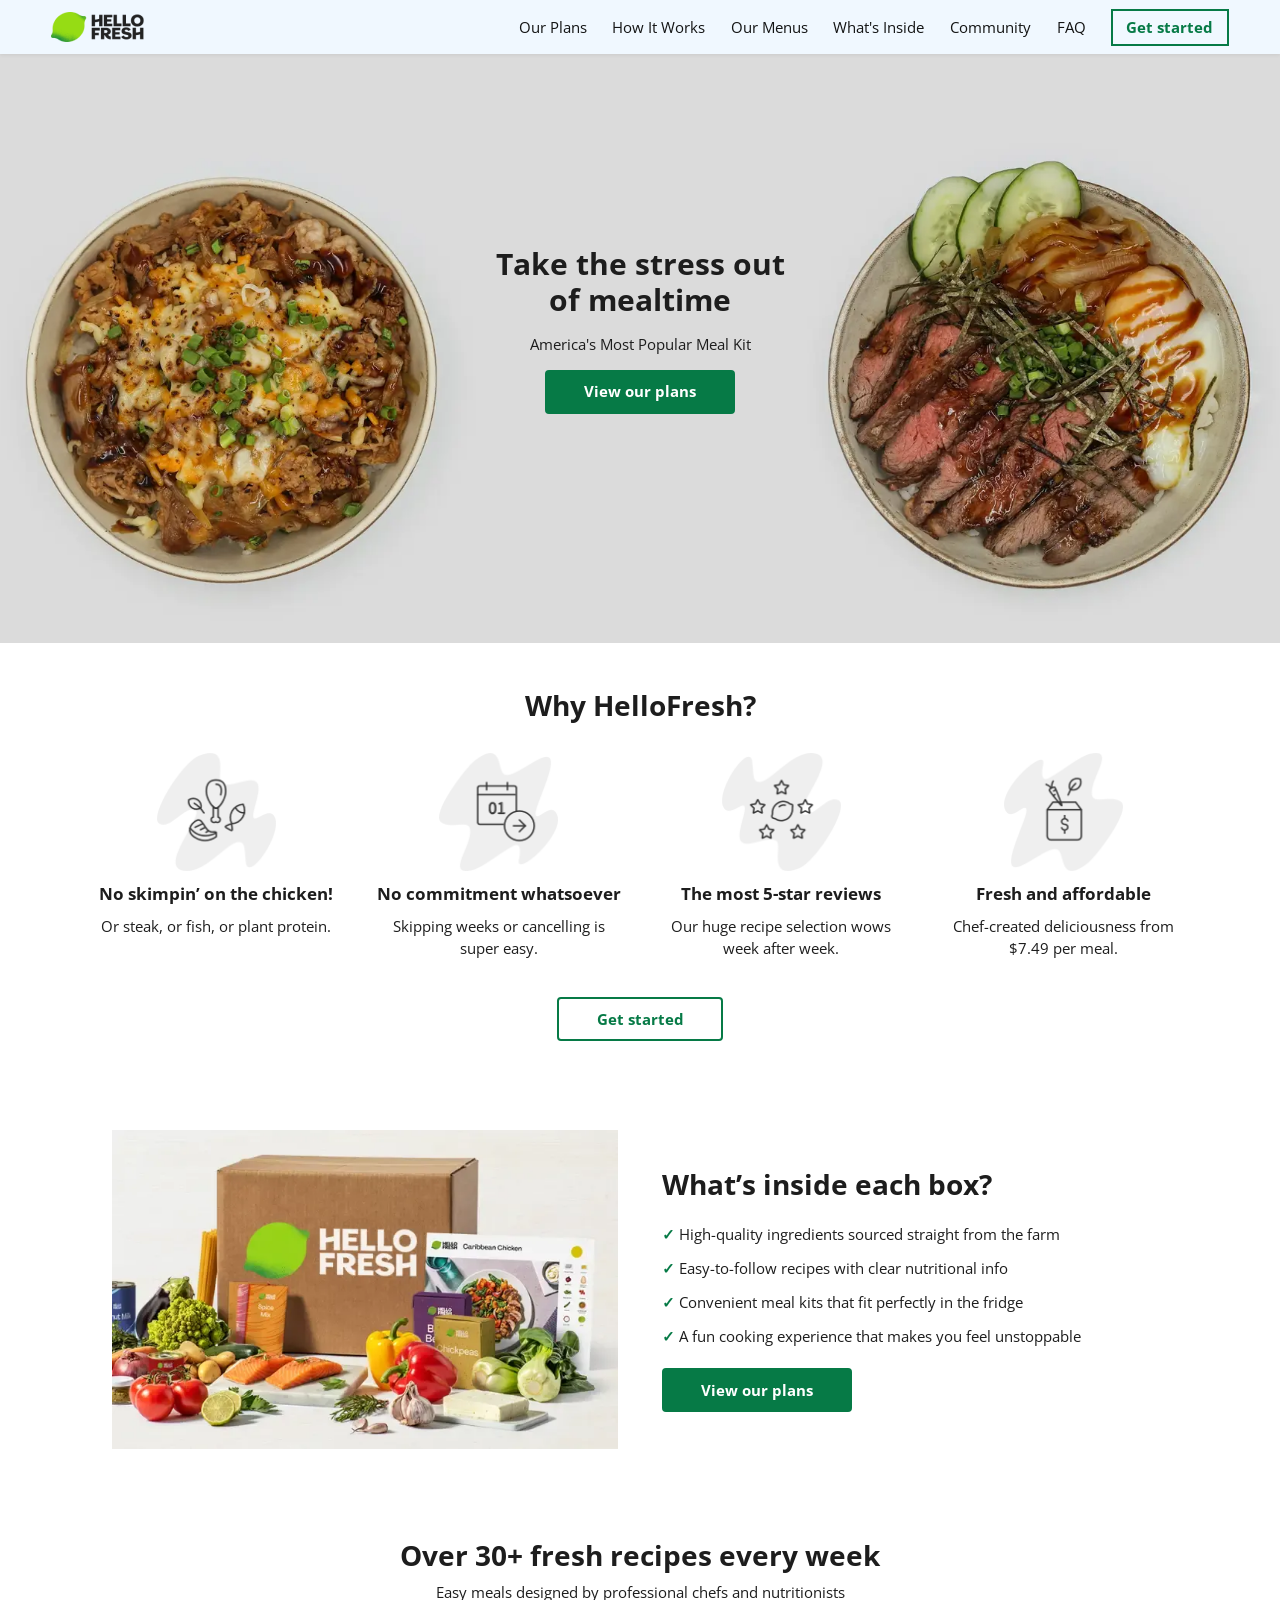
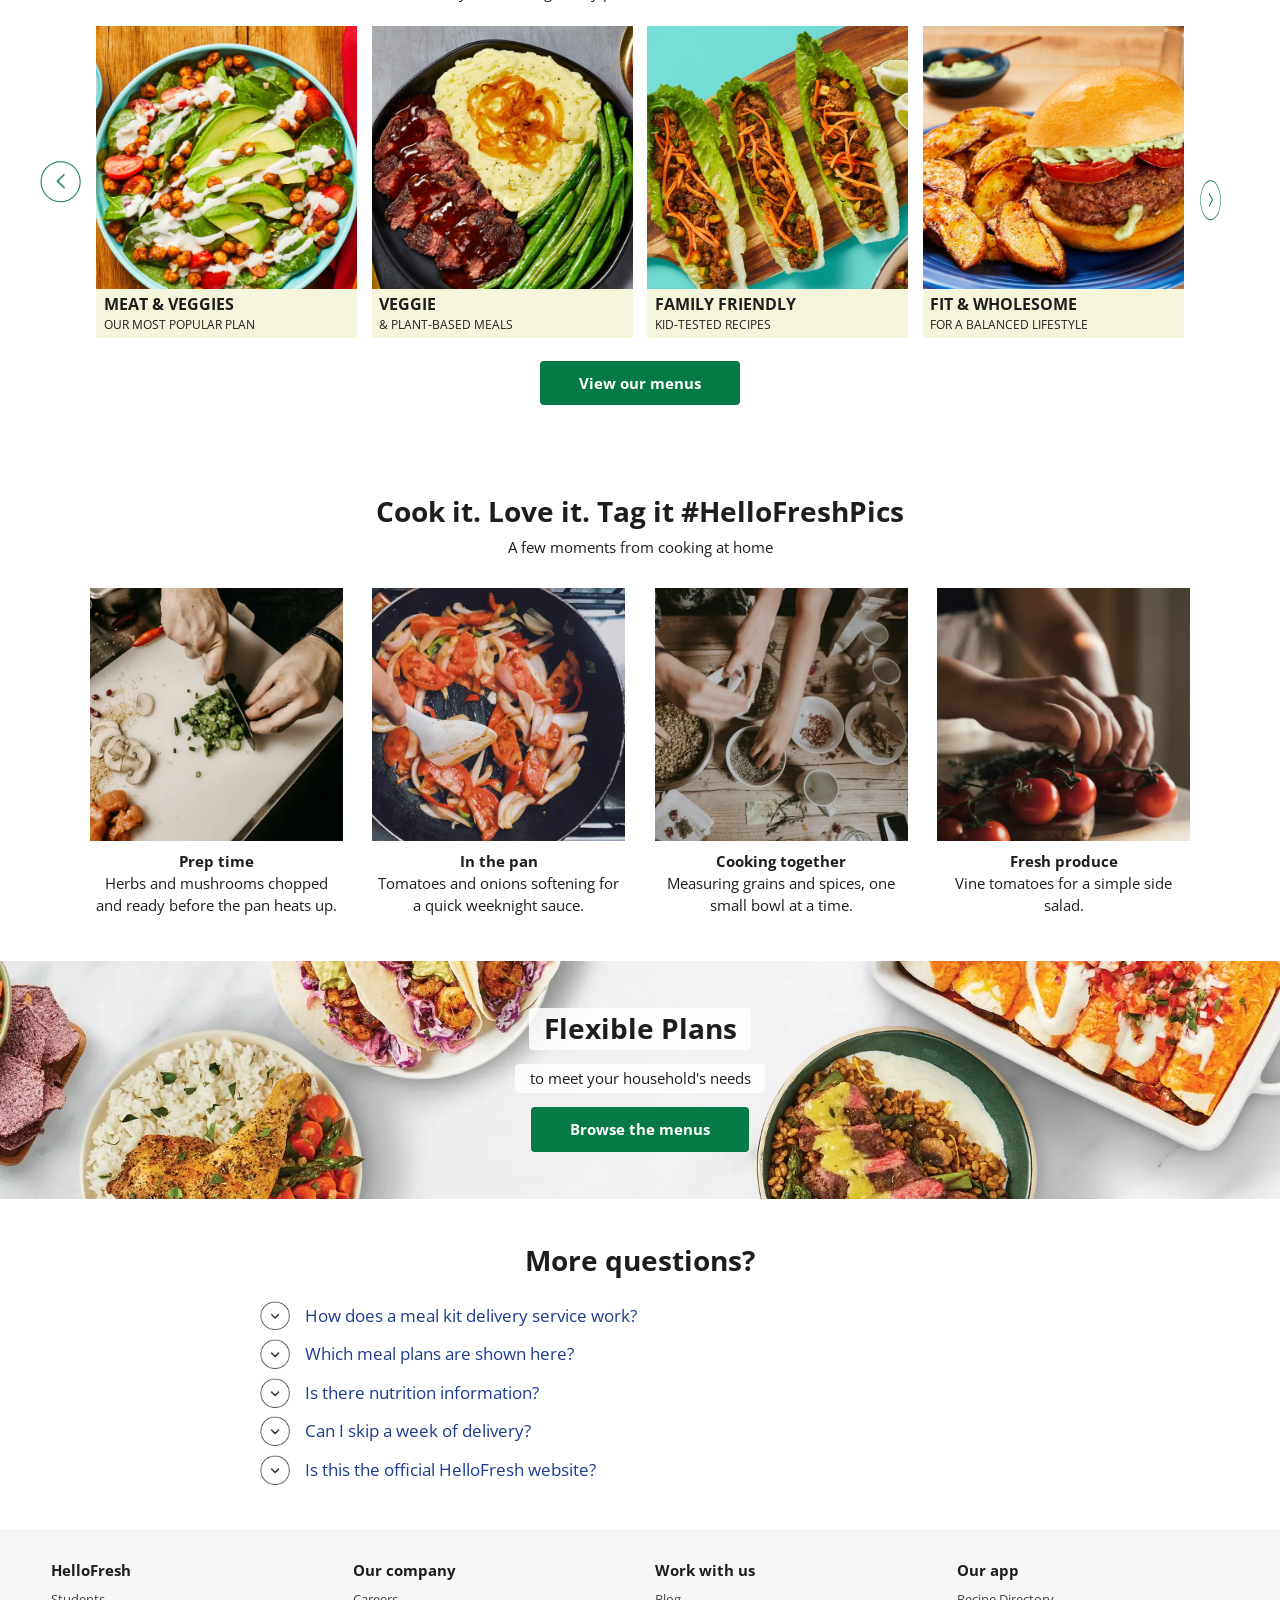
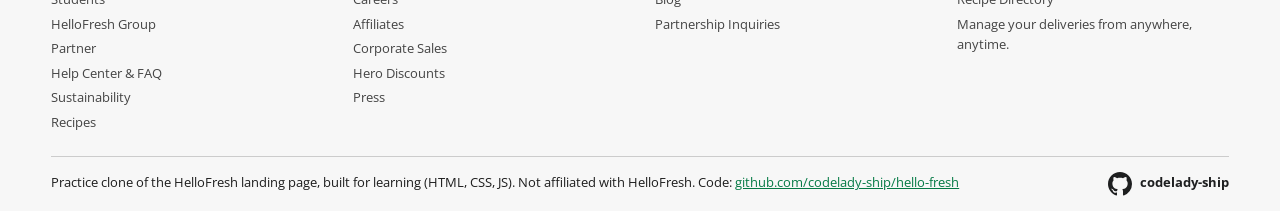
==== commit 4883c6a1: "Replace real people's photos with credited Unsplash stock photos - Hero: new food-only banner built " ====
--- a/hellofresh.html
+++ b/hellofresh.html
@@ -120,24 +120,24 @@
         <section class="page5" id="community" aria-labelledby="community-title">
             <div class="over">
                 <h2 id="community-title">Cook it. Love it. Tag it #HelloFreshPics</h2>
-                <p>Photos shared by home cooks</p>
+                <p>A few moments from cooking at home</p>
             </div>
             <div class="page5img">
                 <figure class="C">
-                    <img src="./images/page5-1.webp" alt="A child helping to cook dinner at the kitchen table" width="375" height="469" loading="lazy">
-                    <figcaption><strong>Little chef</strong>My little chef helped me make dinner tonight and tried out his new kitchen utensils!</figcaption>
-                </figure>
-                <figure class="C">
-                    <img src="./images/page5-2.webp" alt="A family smiling at the dinner table" width="375" height="469" loading="lazy">
-                    <figcaption><strong>Family dinner</strong>Dad and the kids made mom dinner tonight. We had our doubts, but wow, it was tasty!</figcaption>
-                </figure>
-                <figure class="C">
-                    <img src="./images/page5-3.webp" alt="A boy in a chef hat preparing vegetables" width="375" height="469" loading="lazy">
-                    <figcaption><strong>Helping out</strong>I’m helping out 🧑🏽‍🍳 #masterchef</figcaption>
-                </figure>
-                <figure class="C">
-                    <img src="./images/page5-4.webp" alt="A dog watching a meal being cooked in the kitchen" width="375" height="469" loading="lazy">
-                    <figcaption><strong>Cooking class</strong>We had our weekly cooking class at home and worked as a team. 🙌🏻</figcaption>
+                    <img src="./images/page5-1.webp" alt="Hands chopping herbs on a white cutting board next to mushrooms" width="375" height="469" loading="lazy">
+                    <figcaption><strong>Prep time</strong>Herbs and mushrooms chopped and ready before the pan heats up.</figcaption>
+                </figure>
+                <figure class="C">
+                    <img src="./images/page5-2.webp" alt="Tomatoes and onions cooking in a black frying pan" width="375" height="469" loading="lazy">
+                    <figcaption><strong>In the pan</strong>Tomatoes and onions softening for a quick weeknight sauce.</figcaption>
+                </figure>
+                <figure class="C">
+                    <img src="./images/page5-3.webp" alt="Hands mixing grains and spices in small bowls on a wooden table" width="375" height="469" loading="lazy">
+                    <figcaption><strong>Cooking together</strong>Measuring grains and spices, one small bowl at a time.</figcaption>
+                </figure>
+                <figure class="C">
+                    <img src="./images/page5-4.webp" alt="Hands placing cherry tomatoes on a wooden board" width="375" height="469" loading="lazy">
+                    <figcaption><strong>Fresh produce</strong>Vine tomatoes for a simple side salad.</figcaption>
                 </figure>
             </div>
         </section>
@@ -196,11 +196,10 @@
         </div>
         <div class="son">
             <p class="finish">Practice clone of the HelloFresh landing page, built for learning (HTML, CSS, JS). Not affiliated with HelloFresh. Code: <a href="https://github.com/codelady-ship/hello-fresh">github.com/codelady-ship/hello-fresh</a></p>
-            <div class="s" aria-hidden="true">
-                <img src="./images/fb.png" alt="" width="24" height="24">
-                <span class="insta"><img src="./images/insta.png" alt="" width="16" height="16"></span>
-                <span class="tvit"><img src="./images/tviter.png" alt="" width="16" height="16"></span>
-            </div>
+            <a class="s" href="https://github.com/codelady-ship" target="_blank" rel="noopener noreferrer" aria-label="codelady-ship on GitHub (opens in a new tab)">
+                <svg xmlns="http://www.w3.org/2000/svg" width="24" height="24" viewBox="0 0 16 16" fill="currentColor" aria-hidden="true"><path d="M8 0C3.58 0 0 3.58 0 8c0 3.54 2.29 6.53 5.47 7.59.4.07.55-.17.55-.38 0-.19-.01-.82-.01-1.49-2.01.37-2.53-.49-2.69-.94-.09-.23-.48-.94-.82-1.13-.28-.15-.68-.52-.01-.53.63-.01 1.08.58 1.23.82.72 1.21 1.87.87 2.33.66.07-.52.28-.87.51-1.07-1.78-.2-3.64-.89-3.64-3.95 0-.87.31-1.59.82-2.15-.08-.2-.36-1.02.08-2.12 0 0 .67-.21 2.2.82.64-.18 1.32-.27 2-.27.68 0 1.36.09 2 .27 1.53-1.04 2.2-.82 2.2-.82.44 1.1.16 1.92.08 2.12.51.56.82 1.27.82 2.15 0 3.07-1.87 3.75-3.65 3.95.29.25.54.73.54 1.48 0 1.07-.01 1.93-.01 2.2 0 .21.15.46.55.38A8.013 8.013 0 0016 8c0-4.42-3.58-8-8-8z"/></svg>
+                <span>codelady-ship</span>
+            </a>
         </div>
     </footer>
     <script src="./hellofresh.js"></script>
--- a/hellofresh.css
+++ b/hellofresh.css
@@ -242,10 +242,8 @@
     font-size: 0.85rem;
 }
 .finish a { color: #067a46; text-decoration: underline; overflow-wrap: anywhere; }
-.s { display: flex; gap: 0.8rem; align-items: center; }
-.insta, .tvit { display: inline-flex; padding: 0.3rem; }
-.insta { border-radius: 30%; background-color: #e1306c; }
-.tvit { border-radius: 50%; background-color: #1d9bf0; }
+.s { display: inline-flex; gap: 0.5rem; align-items: center; color: #1e1f20; text-decoration: none; font-weight: 600; white-space: nowrap; }
+.s:hover, .s:focus-visible { color: #067a46; text-decoration: underline; }
 /* arrow-next.png has more transparent padding than arrow-prev.png */
 .arrow.next img { width: 5.3rem; height: 5.3rem; margin: -1.25rem; }
 .page6 h2, .page6 p { background: rgba(255, 255, 255, 0.85); padding: 0.2rem 1rem; border-radius: 4px; }
--- a/responsive.css
+++ b/responsive.css
@@ -34,8 +34,8 @@
     .page1::before {
         content: "";
         display: block;
-        aspect-ratio: 16 / 9;
-        background: url("./images/page1.webp") no-repeat 50% 0 / cover;
+        aspect-ratio: 1920 / 790;
+        background: url("./images/page1.webp") no-repeat center / cover;
     }
     .hero-text { max-width: none; padding: 1.5rem 1rem 0; }
     .page1 h1 { font-size: 1.8rem; }
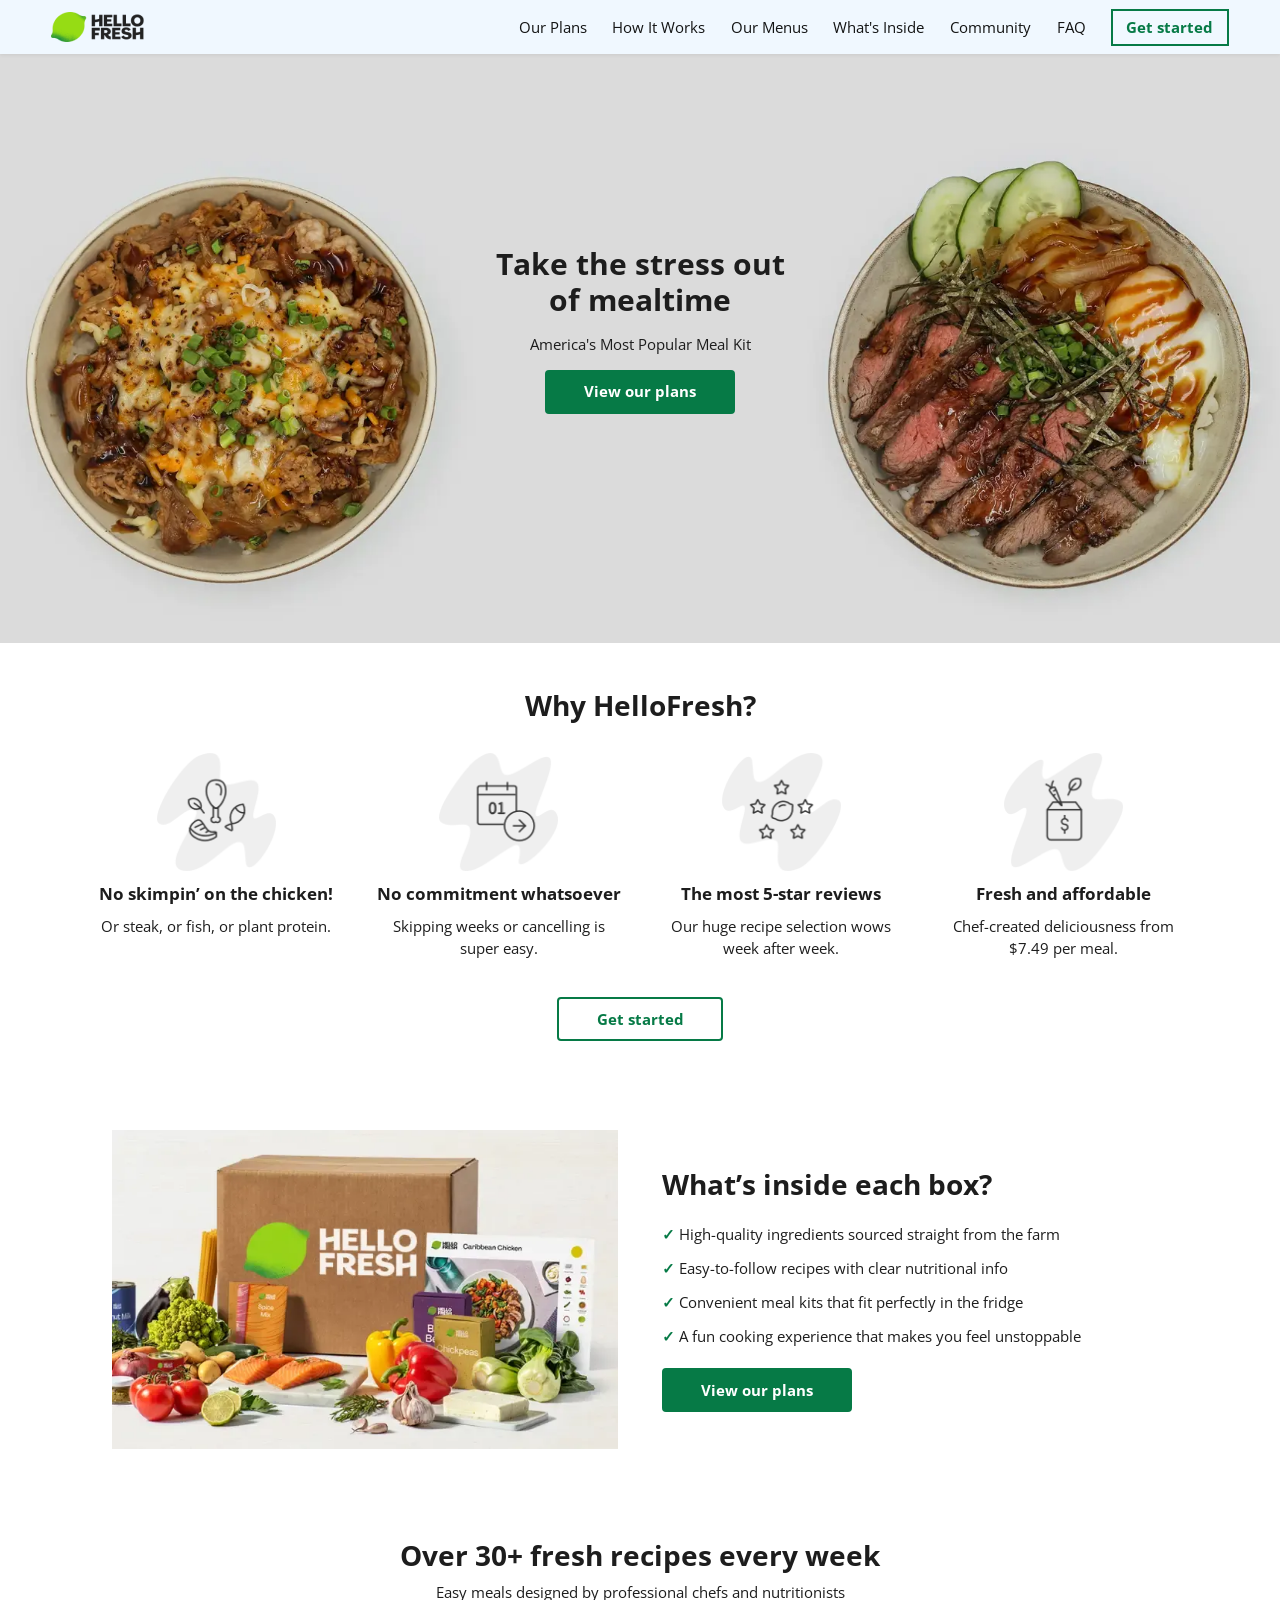
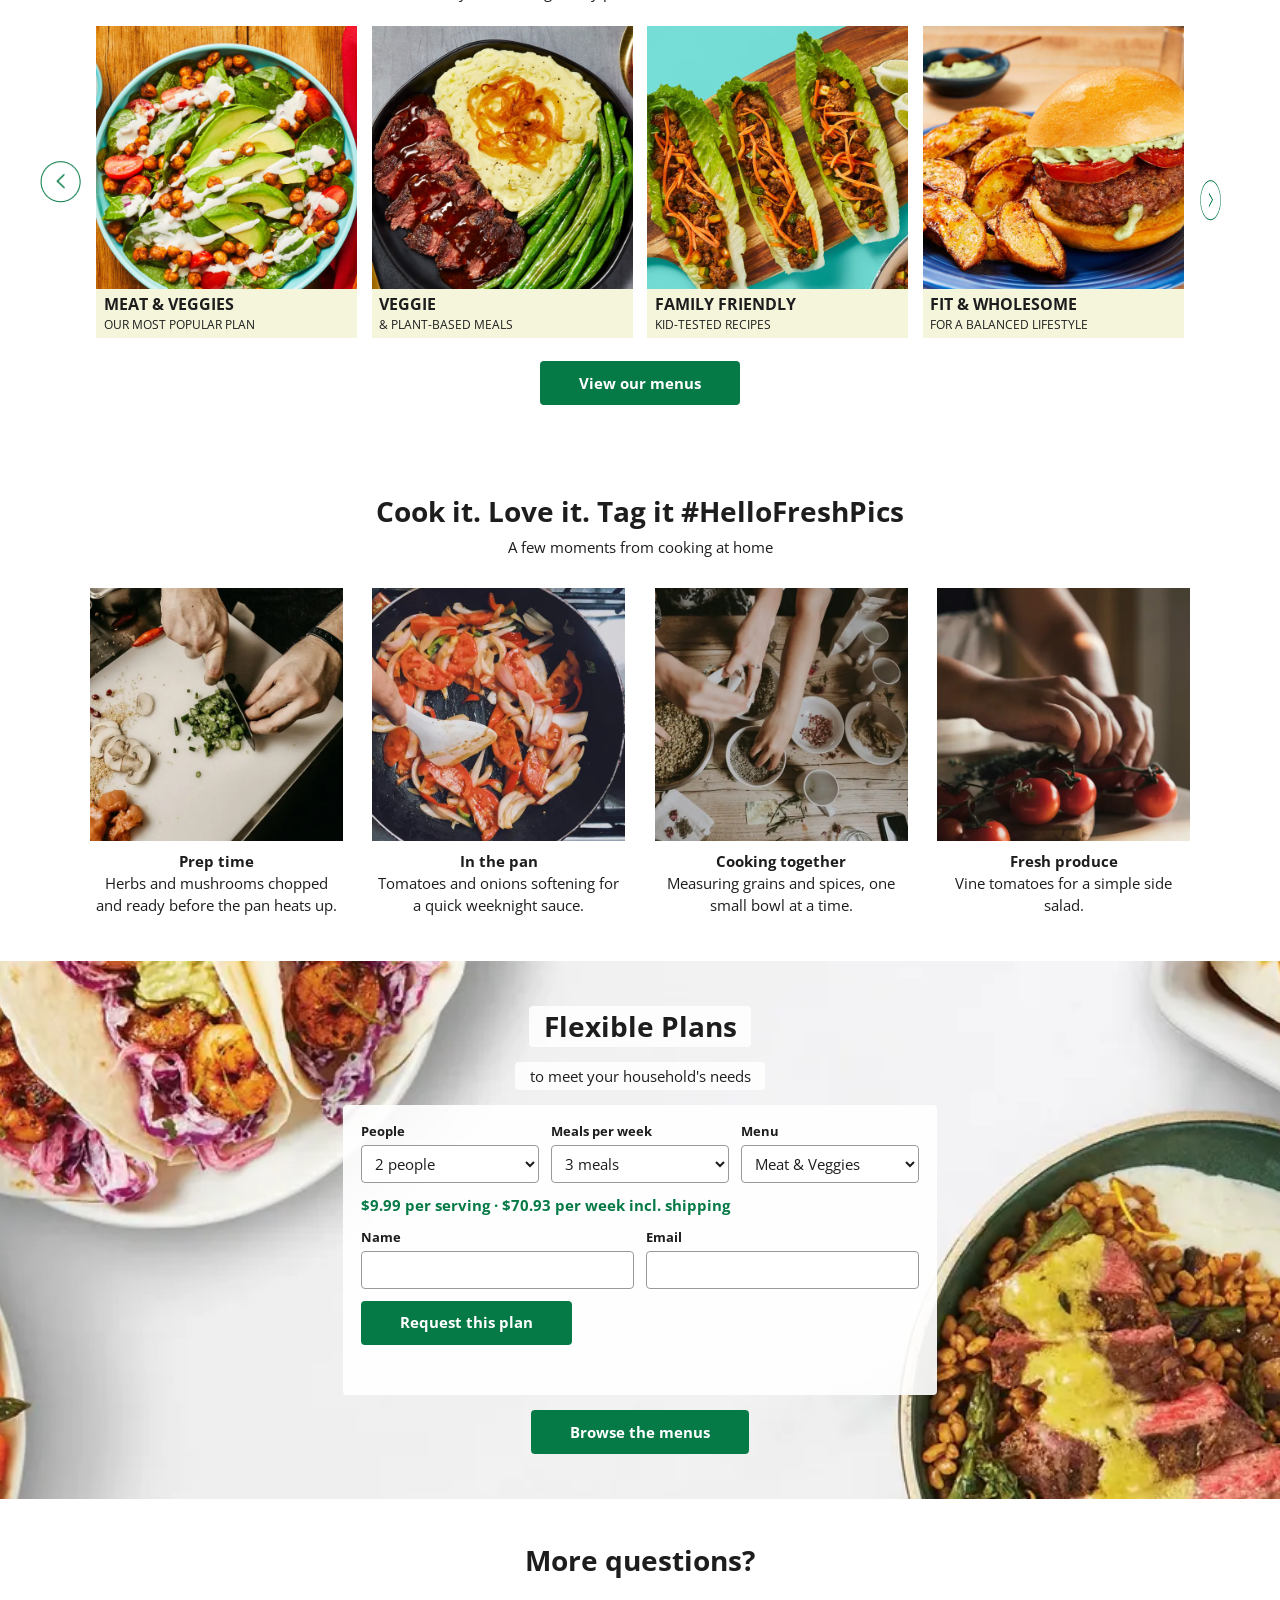
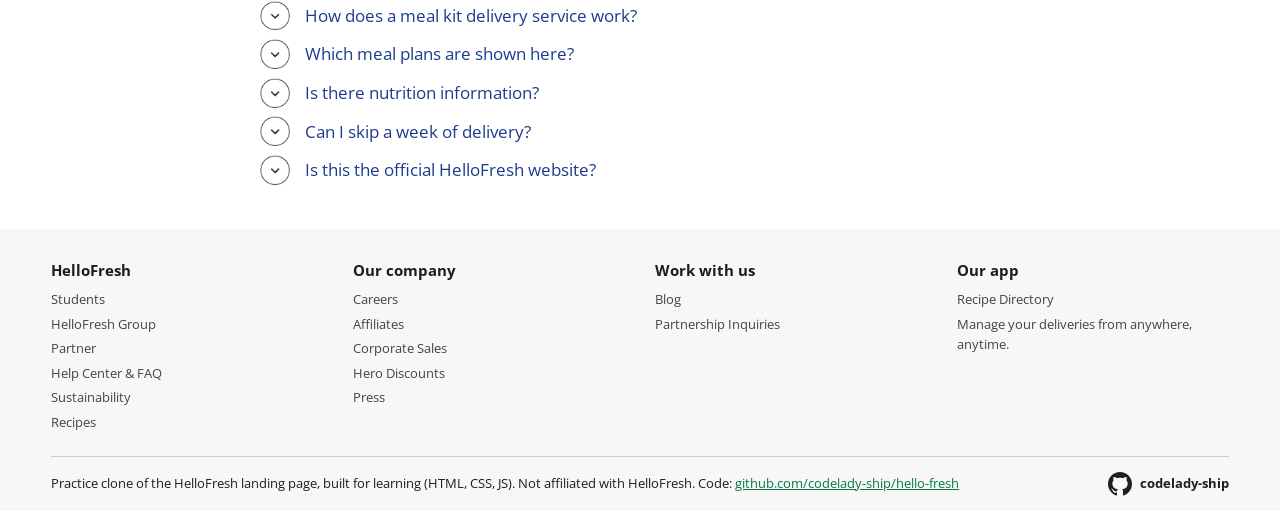
==== commit 73595f83: "Add Spring Boot backend and wire the landing page to it - backend/: Java 21, Spring Boot 3.5 REST AP" ====
--- a/hellofresh.html
+++ b/hellofresh.html
@@ -145,6 +145,42 @@
         <section class="page6" id="plans" aria-labelledby="plans-title">
             <h2 id="plans-title">Flexible Plans</h2>
             <p>to meet your household's needs</p>
+            <form class="plan-form" id="plan-form" novalidate>
+                <div class="plan-row">
+                    <label>People
+                        <select name="people" id="plan-people">
+                            <option value="2" selected>2 people</option>
+                            <option value="4">4 people</option>
+                        </select>
+                    </label>
+                    <label>Meals per week
+                        <select name="mealsPerWeek" id="plan-meals">
+                            <option value="3" selected>3 meals</option>
+                            <option value="4">4 meals</option>
+                            <option value="5">5 meals</option>
+                        </select>
+                    </label>
+                    <label>Menu
+                        <select name="mealKitSlug" id="plan-kit">
+                            <option value="meat-and-veggies" selected>Meat &amp; Veggies</option>
+                            <option value="veggie">Veggie</option>
+                            <option value="family-friendly">Family Friendly</option>
+                            <option value="fit-and-wholesome">Fit &amp; Wholesome</option>
+                        </select>
+                    </label>
+                </div>
+                <p class="plan-price" id="plan-price" aria-live="polite">$9.99 per serving · $70.93 per week incl. shipping</p>
+                <div class="plan-row">
+                    <label>Name
+                        <input type="text" name="name" id="plan-name" autocomplete="name" maxlength="80" required>
+                    </label>
+                    <label>Email
+                        <input type="email" name="email" id="plan-email" autocomplete="email" maxlength="254" required>
+                    </label>
+                </div>
+                <button class="btn" type="submit" id="plan-submit">Request this plan</button>
+                <p class="form-status" id="plan-status" role="status" aria-live="polite"></p>
+            </form>
             <a class="btn" href="#menus">Browse the menus</a>
         </section>
 
--- a/hellofresh.css
+++ b/hellofresh.css
@@ -202,6 +202,39 @@
     text-align: center;
 }
 
+/* plan request form (sends to the Spring Boot API, see hellofresh.js) */
+.plan-form {
+    width: 100%;
+    max-width: 40rem;
+    display: flex;
+    flex-direction: column;
+    gap: 0.8rem;
+    padding: 1.2rem;
+    background: rgba(255, 255, 255, 0.92);
+    border-radius: 4px;
+    text-align: left;
+}
+.plan-row { display: grid; grid-template-columns: repeat(auto-fit, minmax(10rem, 1fr)); gap: 0.8rem; }
+.plan-form label { display: flex; flex-direction: column; gap: 0.25rem; font-size: 0.85rem; font-weight: 700; }
+.plan-form select, .plan-form input {
+    font: inherit;
+    font-weight: 400;
+    font-size: 1rem;
+    padding: 0.45rem 0.6rem;
+    border: 1px solid #999;
+    border-radius: 4px;
+    background: #fff;
+    color: #1d1d1d;
+}
+.plan-form select:focus-visible, .plan-form input:focus-visible { outline: 2px solid #067a46; outline-offset: 1px; }
+.plan-form input[aria-invalid="true"] { border-color: #b3261e; }
+.plan-form .plan-price { font-weight: 700; color: #067a46; background: none; padding: 0; }
+.plan-form .btn { align-self: flex-start; cursor: pointer; font: inherit; font-weight: 700; }
+.plan-form .btn:disabled { opacity: 0.7; cursor: wait; }
+.plan-form .form-status { background: none; padding: 0; font-size: 0.95rem; min-height: 1.5em; }
+.plan-form .form-status.success { color: #067a46; font-weight: 700; }
+.plan-form .form-status.error { color: #b3261e; font-weight: 700; }
+
 /* page7 faq */
 .page7 h2 { text-align: center; margin-bottom: 1.5rem; }
 .more { max-width: 760px; margin: 0 auto; display: flex; flex-direction: column; gap: 0.6rem; }
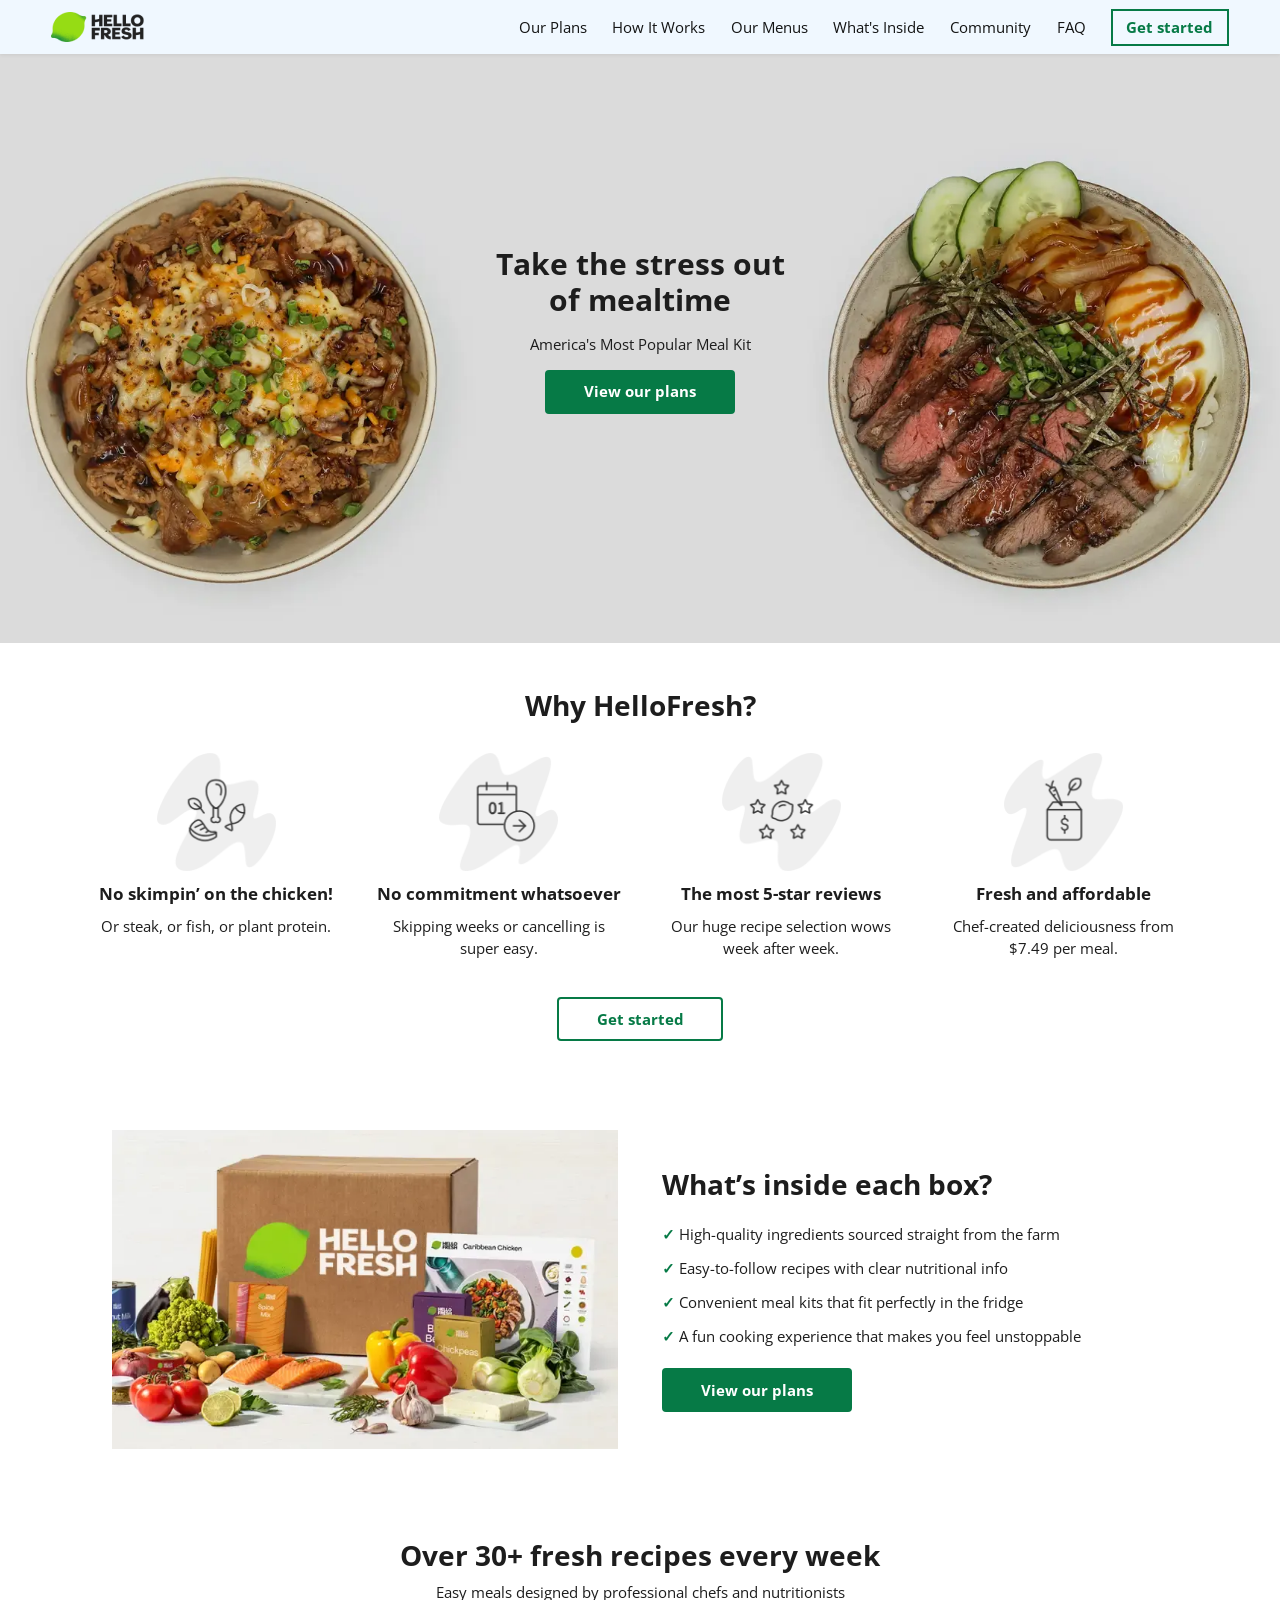
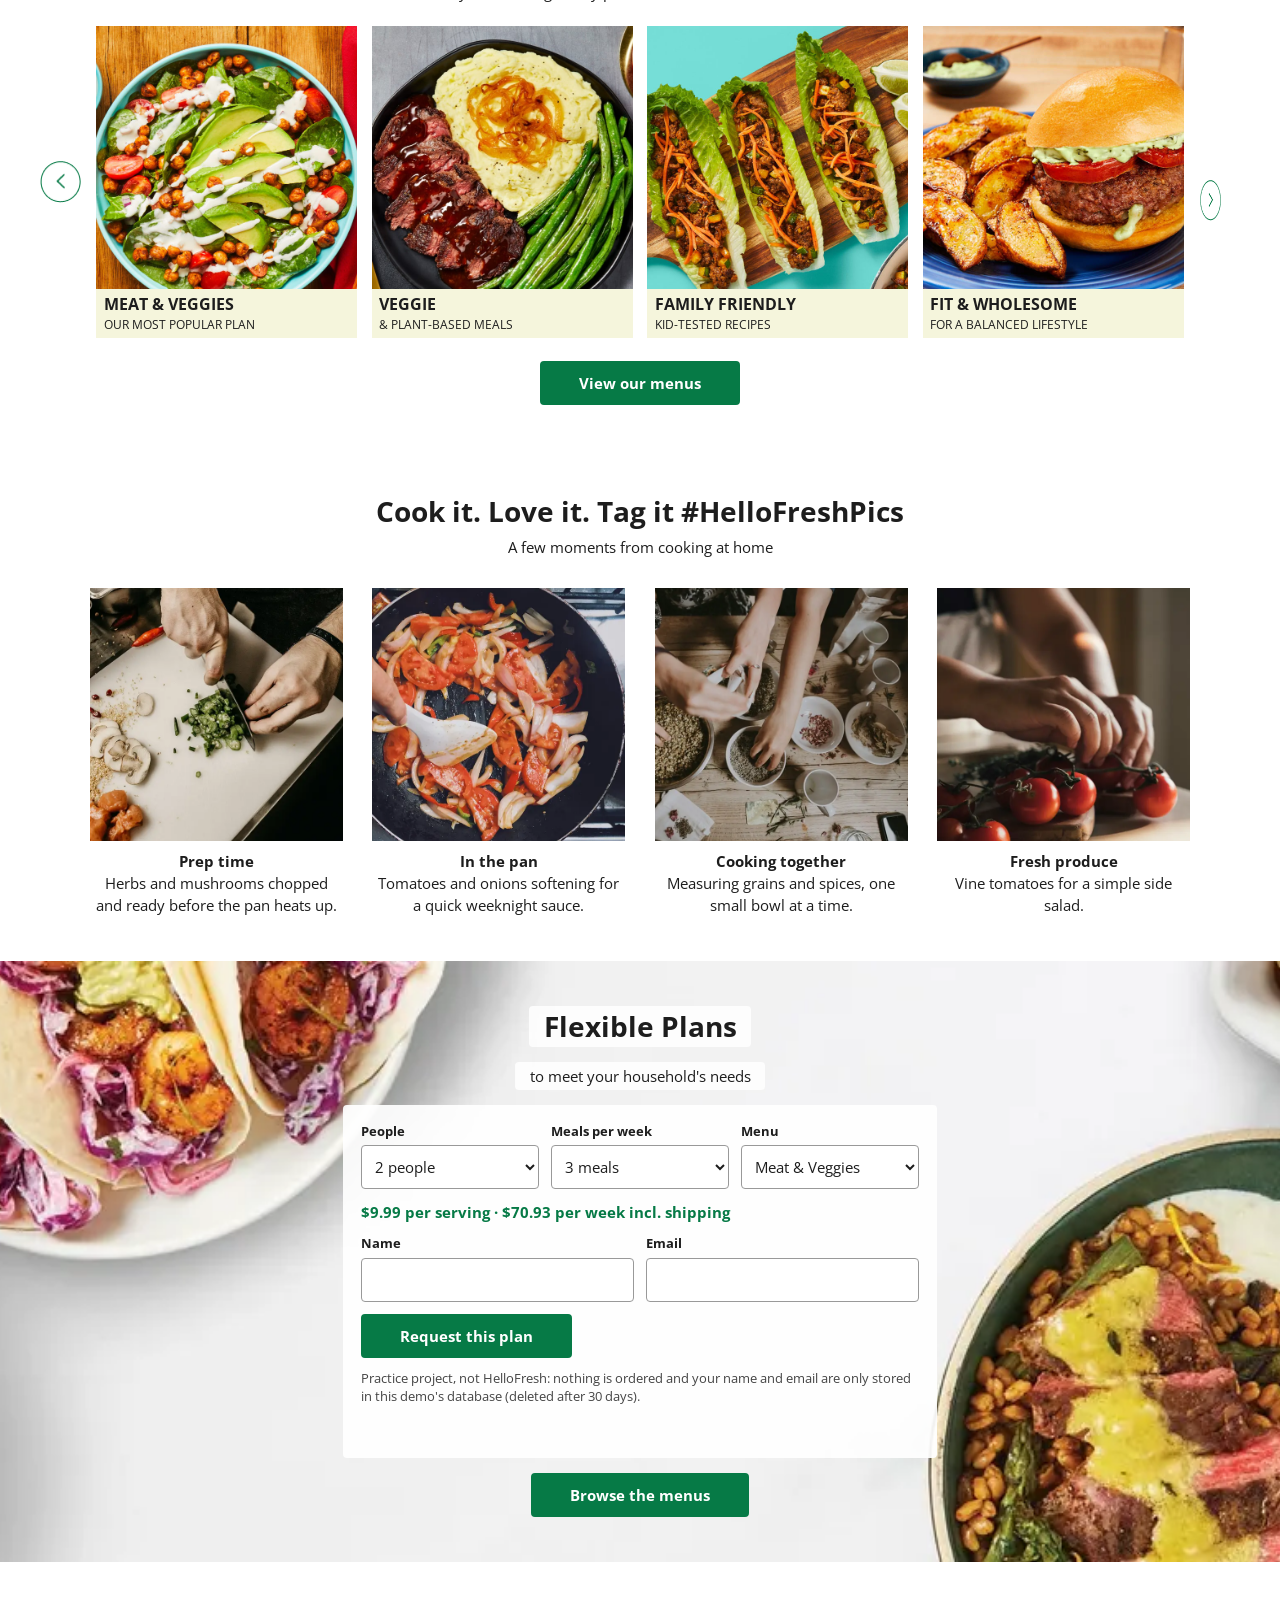
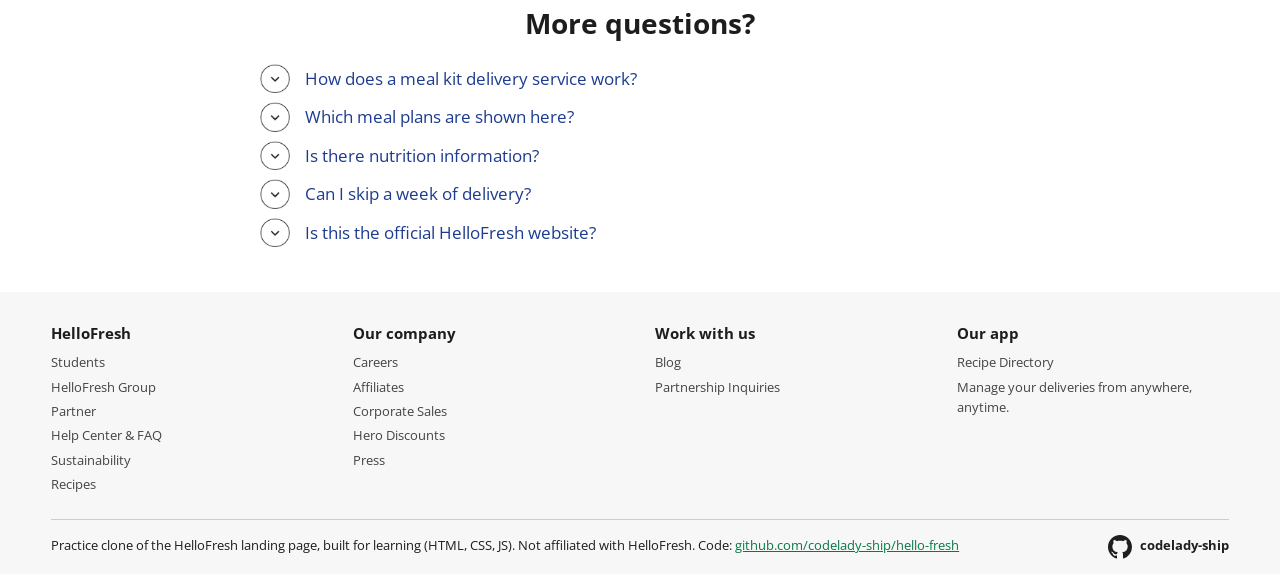
==== commit d3ef4eb4: "Address review: no unclaimed API URL, demo notice, rate limit, retention - hellofresh.js: DEPLOYED_A" ====
--- a/hellofresh.html
+++ b/hellofresh.html
@@ -179,6 +179,7 @@
                     </label>
                 </div>
                 <button class="btn" type="submit" id="plan-submit">Request this plan</button>
+                <p class="form-note">Practice project, not HelloFresh: nothing is ordered and your name and email are only stored in this demo's database (deleted after 30 days).</p>
                 <p class="form-status" id="plan-status" role="status" aria-live="polite"></p>
             </form>
             <a class="btn" href="#menus">Browse the menus</a>
--- a/hellofresh.css
+++ b/hellofresh.css
@@ -220,6 +220,7 @@
     font: inherit;
     font-weight: 400;
     font-size: 1rem;
+    min-height: 44px;
     padding: 0.45rem 0.6rem;
     border: 1px solid #999;
     border-radius: 4px;
@@ -234,6 +235,8 @@
 .plan-form .form-status { background: none; padding: 0; font-size: 0.95rem; min-height: 1.5em; }
 .plan-form .form-status.success { color: #067a46; font-weight: 700; }
 .plan-form .form-status.error { color: #b3261e; font-weight: 700; }
+.plan-form .form-status.info { color: #1d3b8f; font-weight: 700; }
+.plan-form .form-note { background: none; padding: 0; font-size: 0.85rem; color: #444; }
 
 /* page7 faq */
 .page7 h2 { text-align: center; margin-bottom: 1.5rem; }
